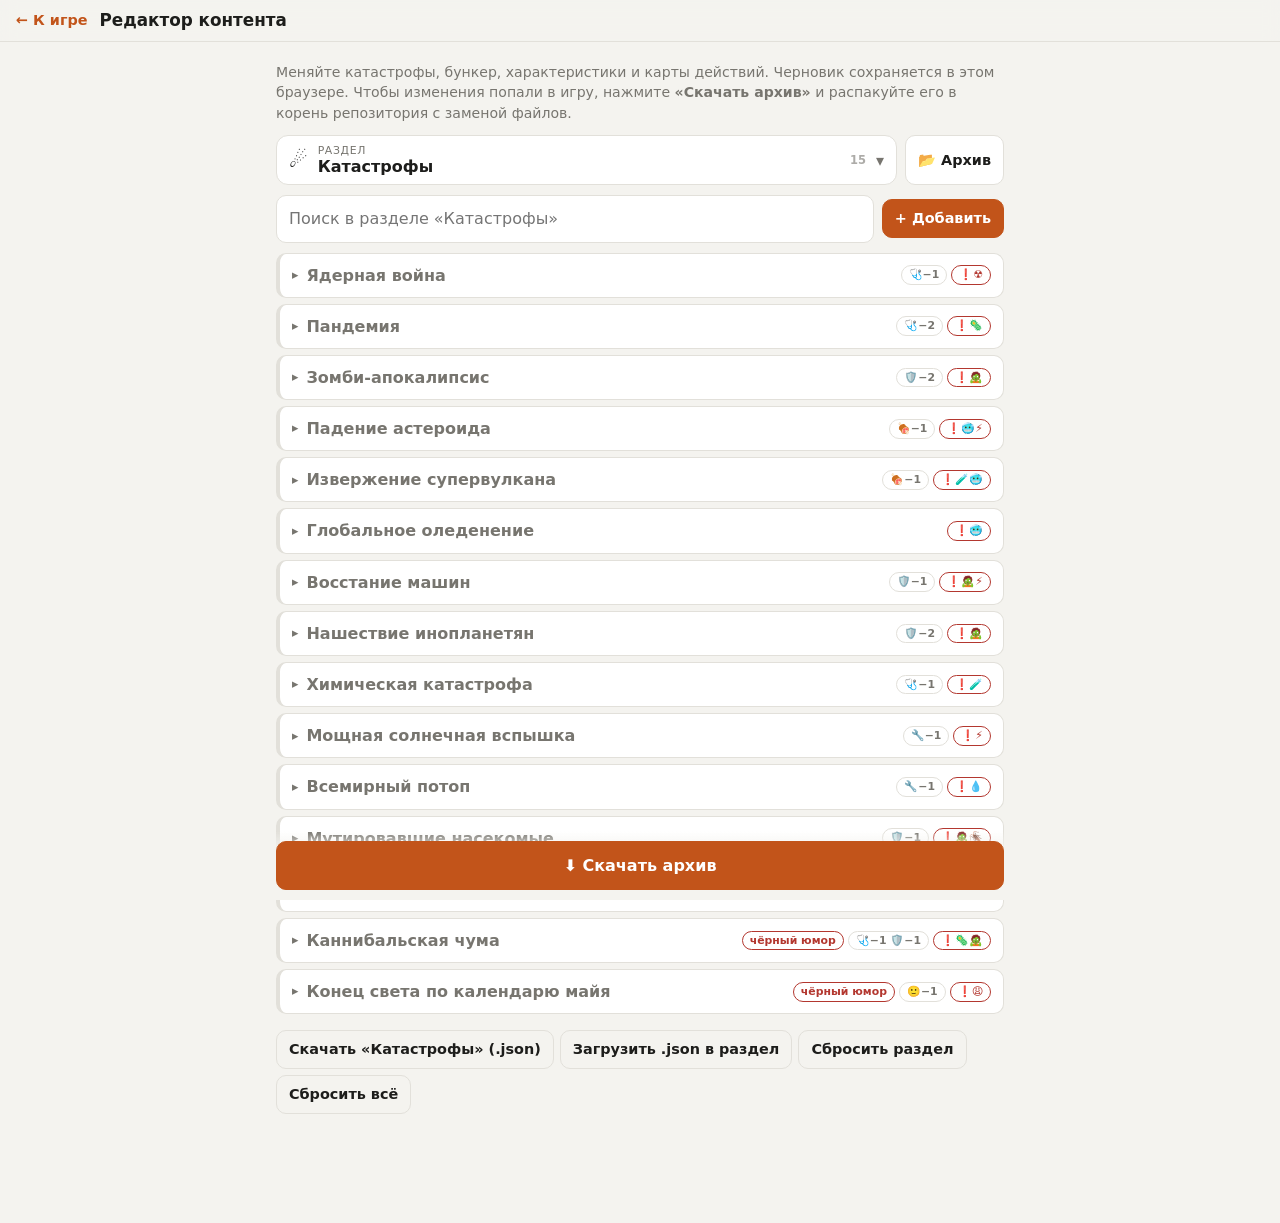
==== editor.html @ 0efad789 "3.6" ====
<!doctype html>
<html lang="ru">
<head>
  <meta charset="utf-8">
  <meta name="viewport" content="width=device-width, initial-scale=1, viewport-fit=cover">
  <meta name="theme-color" content="#151514">
  <title>Редактор БункИИр</title>
  <link rel="icon" href="data:image/svg+xml,<svg xmlns='http://www.w3.org/2000/svg' viewBox='0 0 100 100'><text y='.9em' font-size='90'>✏️</text></svg>">
  <link rel="preconnect" href="https://fonts.googleapis.com">
  <link rel="preconnect" href="https://fonts.gstatic.com" crossorigin>
  <link rel="stylesheet" href="https://fonts.googleapis.com/css2?family=Noto+Color+Emoji&display=swap">
  <link rel="stylesheet" href="css/style.css?v=3.6">
  <link rel="stylesheet" href="css/themes.css?v=3.6">
  <script>try{var p=JSON.parse(localStorage.getItem('bunker.prefs')||'{}'),d=document.documentElement;if(p.theme&&p.theme!=='auto')d.dataset.theme=p.theme;if(p.motion&&p.motion!=='full')d.dataset.motion=p.motion}catch(e){}</script>
  <link rel="stylesheet" href="css/editor.css?v=3.6">
</head>
<body>
  <main id="ed"><div class="wrap center"><p class="muted">Загрузка…</p></div></main>
  <script type="module" src="js/editor.js?v=3.6"></script>
</body>
</html>
---- css/style.css ----
:root {
  --bg: #f4f3ef;
  --surface: #ffffff;
  --text: #1d1d1b;
  --muted: #77756f;
  --line: #e2e0da;
  --accent: #c2541a;
  --accent-text: #ffffff;
  --ok: #2f7d4f;
  --bad: #b3372f;
  --warn: #a8740f;
  --radius: 12px;
}
@media (prefers-color-scheme: dark) {
  :root {
    --bg: #151514;
    --surface: #1f1f1d;
    --text: #ecebe6;
    --muted: #9a978f;
    --line: #33322f;
    --accent: #e07a3f;
    --accent-text: #151514;
    --ok: #5fbf85;
    --bad: #e2675d;
    --warn: #e0ac46;
  }
}
* { box-sizing: border-box; }
html { -webkit-text-size-adjust: 100%; }
body {
  margin: 0; background: var(--bg); color: var(--text);
  font: 16px/1.45 system-ui, -apple-system, "Segoe UI", Roboto, sans-serif, "Apple Color Emoji", "Segoe UI Emoji", "Noto Color Emoji";
}
h1, h2, h3 { line-height: 1.2; }
h2 { font-size: 1.05rem; margin: 22px 0 8px; }
h3 { font-size: 1rem; margin: 18px 0 8px; }
p { margin: 6px 0; }
.wrap { max-width: 640px; margin: 0 auto; padding: 16px; padding-bottom: 40px; }
.center { text-align: center; }
.muted { color: var(--muted); }
.small { font-size: .85rem; }

.home { display: flex; flex-direction: column; gap: 12px; padding-top: 12vh; }
.logo { font-size: 2.6rem; letter-spacing: .18em; margin: 0; text-align: center; font-weight: 800; }
.logo.small { font-size: 1.6rem; }
.home > .muted { text-align: center; margin-bottom: 12px; }
.or { text-align: center; color: var(--muted); font-size: .85rem; margin: 8px 0 -4px; }

.field { display: flex; flex-direction: column; gap: 4px; font-size: .85rem; color: var(--muted); }
input, select {
  font: inherit; color: var(--text); background: var(--surface);
  border: 1px solid var(--line); border-radius: 10px; padding: 11px 12px; width: 100%;
}
input:focus, select:focus { outline: 2px solid var(--accent); outline-offset: -1px; }
#code { text-transform: uppercase; letter-spacing: .3em; font-weight: 700; text-align: center; }

.btn {
  font: inherit; font-weight: 600; border: 1px solid var(--line); background: var(--surface); color: var(--text);
  border-radius: 10px; padding: 12px 16px; cursor: pointer; width: 100%;
  -webkit-tap-highlight-color: transparent;
}
.btn:active { transform: scale(.98); }
.btn.primary { background: var(--accent); border-color: var(--accent); color: var(--accent-text); }
.btn.ghost { background: transparent; }
.btn.small { width: auto; padding: 8px 12px; font-size: .9rem; }
.link { background: none; border: 0; color: var(--bad); font: inherit; font-size: .85rem; cursor: pointer; margin-left: auto; }

.err { background: color-mix(in srgb, var(--bad) 12%, transparent); color: var(--bad); border-radius: 10px; padding: 10px 12px; margin: 8px 0; }
.tag { display: inline-block; font-size: .72rem; font-weight: 600; padding: 2px 7px; border-radius: 999px; border: 1px solid var(--line); color: var(--muted); vertical-align: middle; margin-left: 4px; }
.tag.ok { color: var(--ok); border-color: currentColor; }
.tag.bad { color: var(--bad); border-color: currentColor; }
.tag.warn { color: var(--warn); border-color: currentColor; }

.lobby-head { display: flex; align-items: center; justify-content: space-between; gap: 12px; }
.code { font-size: 2.2rem; font-weight: 800; letter-spacing: .25em; }
.plist { list-style: none; padding: 0; margin: 0; background: var(--surface); border: 1px solid var(--line); border-radius: var(--radius); }
.plist li { display: flex; align-items: center; gap: 8px; padding: 10px 12px; border-top: 1px solid var(--line); }
.plist li:first-child { border-top: 0; }
.dot { width: 8px; height: 8px; border-radius: 50%; background: var(--line); flex: none; display: inline-block; }
.dot.on { background: var(--ok); }
.settings { display: flex; flex-direction: column; gap: 10px; background: var(--surface); border: 1px solid var(--line); border-radius: var(--radius); padding: 14px; }
.row-check { display: flex; gap: 10px; align-items: center; }
.row-check input { width: 20px; height: 20px; flex: none; accent-color: var(--accent); }
.summary { list-style: none; padding: 0; margin: 0; font-size: .9rem; }
.summary li { display: flex; justify-content: space-between; gap: 12px; padding: 6px 0; border-bottom: 1px solid var(--line); }
.actions-row { display: flex; flex-direction: column; gap: 10px; margin-top: 22px; }

.topbar {
  position: sticky; top: 0; z-index: 5; display: flex; justify-content: space-between; align-items: center; gap: 12px;
  padding: 10px 16px; background: color-mix(in srgb, var(--bg) 92%, transparent); backdrop-filter: blur(8px);
  border-bottom: 1px solid var(--line);
}
.timer { font-size: 1.5rem; font-weight: 700; font-variant-numeric: tabular-nums; }
.timer.low { color: var(--bad); }
.game { padding-top: 12px; }
.banner { background: var(--surface); border: 1px solid var(--line); border-left: 4px solid var(--accent); border-radius: var(--radius); padding: 12px 14px; display: flex; flex-direction: column; gap: 8px; }
.banner-tools { display: flex; justify-content: flex-end; }
.banner-tools:empty { display: none; }
.hint { font-size: .9rem; color: var(--muted); }
.vote-grid { display: flex; flex-wrap: wrap; gap: 8px; }

.tabs { display: flex; gap: 4px; overflow-x: auto; margin: 14px -16px 12px; padding: 0 16px; scrollbar-width: none; }
.tabs::-webkit-scrollbar { display: none; }
.tabs button {
  flex: 1 0 auto; font: inherit; font-size: .85rem; font-weight: 600; white-space: nowrap; padding: 8px 10px; border-radius: 999px;
  border: 1px solid var(--line); background: transparent; color: var(--muted); cursor: pointer;
}
.tabs button.active { background: var(--text); color: var(--bg); border-color: var(--text); }

.card { background: var(--surface); border: 1px solid var(--line); border-radius: var(--radius); padding: 12px 14px; margin-bottom: 12px; }
.card h3 { margin: 4px 0; }
.tl { font-size: .75rem; text-transform: uppercase; letter-spacing: .06em; color: var(--muted); grid-column: 1; }

.acts { display: flex; flex-direction: column; gap: 8px; margin-bottom: 16px; }


.players { display: grid; gap: 10px; }
@media (min-width: 560px) { .players { grid-template-columns: 1fr 1fr; } }
.pcard { background: var(--surface); border: 1px solid var(--line); border-radius: var(--radius); padding: 10px 12px; }
.pcard.dead { opacity: .55; }
.pcard.speaking { border-color: var(--accent); box-shadow: 0 0 0 1px var(--accent); }
.phead { display: flex; align-items: center; flex-wrap: wrap; gap: 6px; margin-bottom: 4px; }

.feats { margin: 6px 0 0; padding-left: 20px; }
.feats li { margin: 4px 0; }
.log { list-style: none; padding: 0; margin: 0; }
.log li { padding: 8px 0; border-bottom: 1px solid var(--line); font-size: .92rem; }
.admin-row { display: flex; flex-wrap: wrap; gap: 8px; align-items: center; margin: 6px 0; }
.admin-row select { width: auto; flex: 1 1 140px; padding: 8px; }
.story p { margin: 10px 0; }
details summary { cursor: pointer; color: var(--muted); }

.modal-bg { position: fixed; inset: 0; background: rgba(0,0,0,.5); display: flex; align-items: center; justify-content: center; padding: 16px; z-index: 20; animation: fadeIn .15s; }
.modal { background: var(--surface); width: 100%; max-width: 420px; border-radius: 16px; padding: 20px; display: flex; flex-direction: column; gap: 10px; max-height: 85vh; overflow-y: auto; box-shadow: 0 20px 60px rgba(0,0,0,.35); animation: dlgIn .2s ease-out; }

/* ---------- Журнал ---------- */
.log li.lt-presence, .log li.lt-vote { color: var(--muted); }
.log li.lt-reveal { border-left: 3px solid var(--accent); padding-left: 8px; }
.log li.lt-exile { border-left: 3px solid var(--bad); padding-left: 8px; font-weight: 600; }
.btn.danger { background: var(--bad); border-color: var(--bad); color: #fff; }

/* ---------- Слои поверх игры ---------- */
#overlay { position: relative; z-index: 50; }
.toasts { position: fixed; bottom: calc(12px + env(safe-area-inset-bottom, 0px)); left: 50%; transform: translateX(-50%); width: min(92vw, 440px); display: flex; flex-direction: column-reverse; gap: 6px; pointer-events: none; z-index: 60; }
.toast { pointer-events: auto; background: var(--text); color: var(--bg); border-radius: 12px; padding: 10px 14px; font-size: .9rem; box-shadow: 0 6px 24px rgba(0,0,0,.25); animation: toastIn .25s ease-out; }
.toast.small { font-size: .8rem; padding: 7px 12px; opacity: .92; }
.toast.warn { background: var(--bad); color: #fff; }
.toast.out { opacity: 0; transform: translateY(8px); transition: .3s; }
@keyframes toastIn { from { opacity: 0; transform: translateY(12px); } to { opacity: 1; transform: none; } }

.dlg-bg { position: fixed; inset: 0; background: rgba(0,0,0,.5); display: flex; align-items: center; justify-content: center; padding: 16px; z-index: 70; animation: fadeIn .15s; }
.dlg { background: var(--surface); color: var(--text); width: 100%; max-width: 380px; border-radius: 16px; padding: 20px; box-shadow: 0 20px 60px rgba(0,0,0,.35); animation: dlgIn .2s ease-out; }
.dlg h3 { margin: 0 0 6px; }
.dlg p { margin: 0 0 14px; }
.dlg-btns { display: flex; gap: 8px; }
.dlg-btns .btn { flex: 1; }
.dlg-bg.out { opacity: 0; transition: .15s; }
.copy-field { margin-bottom: 14px; font-size: .85rem; }
@keyframes fadeIn { from { opacity: 0; } }
@keyframes dlgIn { from { opacity: 0; transform: scale(.94); } }

.popup-bg { position: fixed; inset: 0; display: flex; align-items: center; justify-content: center; padding: 24px; z-index: 65; perspective: 900px; pointer-events: none; }
.popup { pointer-events: auto; cursor: pointer; width: 100%; max-width: 320px; background: var(--surface); border: 2px solid var(--accent); border-radius: 18px; padding: 22px 20px; text-align: center; box-shadow: 0 24px 70px rgba(0,0,0,.4); animation: cardFlip .55s cubic-bezier(.2,.8,.3,1.2); transform-origin: center; }
.popup.exile { border-color: var(--bad); }
.popup-top { font-size: .8rem; text-transform: uppercase; letter-spacing: .08em; color: var(--muted); }
.popup-label { margin-top: 14px; font-size: .78rem; text-transform: uppercase; letter-spacing: .1em; color: var(--accent); font-weight: 700; }
.popup-value { margin-top: 6px; font-size: 1.3rem; font-weight: 700; line-height: 1.25; }
.popup-name { margin-top: 10px; font-size: 1.7rem; font-weight: 800; color: var(--bad); }
.popup-bg.out { opacity: 0; transition: .25s; }
.popup-bg.out .popup { transform: scale(.9) translateY(10px); transition: .25s; }
@keyframes cardFlip {
  0% { opacity: 0; transform: rotateY(90deg) scale(.8); }
  60% { opacity: 1; transform: rotateY(-8deg) scale(1.03); }
  100% { transform: rotateY(0) scale(1); }
}
@media (prefers-reduced-motion: reduce) { .popup, .toast, .dlg { animation: none; } }

.act-wait { font-size: .75rem; color: var(--muted); text-align: right; max-width: 45%; line-height: 1.3; }

.popup.cat { border-color: var(--warn); max-width: 360px; }
.popup.cat .popup-value { font-size: 1.5rem; }
.popup.info { border-color: var(--ok); }
.popup-sub { margin-top: 10px; font-size: .92rem; color: var(--muted); line-height: 1.4; }

.tabs button { position: relative; }
.badge { display: inline-block; min-width: 18px; height: 18px; padding: 0 5px; margin-left: 6px; border-radius: 999px; background: var(--accent); color: var(--accent-text); font-size: .7rem; line-height: 18px; text-align: center; vertical-align: 1px; }

/* ---------- Перенос длинного текста ---------- */
.popup, .dlg, .modal, .toast, .banner, .card, .pcard, .act, .log li, .summary li, .plist li, .feats li { overflow-wrap: anywhere; word-break: normal; }
.phead b, .pname, .summary li span { min-width: 0; }
.popup { box-sizing: border-box; overflow: hidden; }
.popup-value, .popup-name, .popup-sub { hyphens: auto; }
.timer { flex: none; }
.topbar > div:first-child { min-width: 0; }
@media (max-width: 400px) {
  .tabs { gap: 3px; }
  .tabs button { flex: 1 1 auto; padding: 7px 7px; font-size: .78rem; }
  .badge { margin-left: 3px; min-width: 16px; height: 16px; line-height: 16px; font-size: .65rem; padding: 0 4px; }
}

/* ---------- Порядок игроков ---------- */
.plist li { touch-action: auto; }
.grip { cursor: grab; touch-action: none; user-select: none; font-size: 1.15rem; line-height: 1; color: var(--muted); padding: 4px 6px 4px 0; margin-left: -4px; }
.seat { display: inline-flex; align-items: center; justify-content: center; width: 22px; height: 22px; border-radius: 50%; background: var(--bg); border: 1px solid var(--line); font-size: .75rem; font-weight: 700; flex: none; }
.plist li.dragging { background: var(--bg); box-shadow: 0 6px 20px rgba(0,0,0,.18); position: relative; z-index: 2; border-radius: 10px; }
.plist li.dragging .grip { cursor: grabbing; color: var(--accent); }
body.no-select { user-select: none; -webkit-user-select: none; }

/* ---------- Карточки характеристик (строками) ---------- */
.tgrid { display: flex; flex-direction: column; gap: 6px; margin: 6px 0 14px; }
.pcard .tgrid { gap: 5px; margin: 6px 0 4px; }
.tcard { display: flex; align-items: center; gap: 10px; background: var(--surface); border: 1px solid var(--line); border-left: 4px solid var(--tc); border-radius: 10px; padding: 8px 10px; overflow-wrap: anywhere; min-width: 0; }
.tcard.open { background: color-mix(in srgb, var(--tc) 9%, var(--surface)); border-color: color-mix(in srgb, var(--tc) 35%, var(--line)); border-left-color: var(--tc); }
.tcard.closed { border-style: dashed; border-left-style: solid; }
.tc-ico { font-size: 1.25rem; line-height: 1; flex: none; width: 1.6rem; text-align: center; }
.tc-body { flex: 1 1 auto; min-width: 0; display: flex; flex-direction: column; gap: 1px; }
.tc-label { font-size: .66rem; font-weight: 700; text-transform: uppercase; letter-spacing: .06em; color: var(--tc); }
.tc-val { font-weight: 600; font-size: .95rem; line-height: 1.3; }
.tc-desc { font-size: .78rem; color: var(--muted); line-height: 1.35; }
.tc-side { flex: none; display: flex; align-items: center; }
.tc-chip { font-size: .85rem; line-height: 1; opacity: .55; }
.tc-chip.on { opacity: 1; }
.tc-btn { border-color: var(--tc); color: var(--tc); padding: 6px 10px; font-size: .82rem; }
.pcard .tcard { padding: 6px 8px; gap: 8px; }
.pcard .tc-ico { font-size: 1.05rem; width: 1.3rem; }
.pcard .tc-val { font-size: .88rem; }

/* карточка раскрытия в цвете характеристики */
.popup.pop-trait { border-color: var(--tc); }
.popup.pop-trait .popup-label { color: var(--tc); }
.popup-ico { font-size: 2rem; line-height: 1; margin-top: 10px; }

/* ---------- Особенности бункера ---------- */
.feats li { margin: 8px 0; }
.feat-name { display: block; font-weight: 600; }
.feat-desc { display: block; font-size: .85rem; color: var(--muted); }
/* пояснение к значкам на своей карте */
.tgrid-hint { font-size: .78rem; color: var(--muted); margin: 4px 0 -2px; }

/* ---------- Еда и состояние бункера ---------- */
.food-tag { display: inline-block; margin-left: 6px; padding: 0 6px; border-radius: 999px; font-size: .62rem; font-weight: 700; letter-spacing: 0; text-transform: none; vertical-align: 1px; border: 1px solid currentColor; }
.food-tag.plus { color: var(--ok); }
.food-tag.minus { color: var(--bad); }
.food-tag.hot { background: currentColor; }
.food-tag.hot.plus { background: var(--ok); color: #fff; border-color: var(--ok); }
.food-tag.hot.minus { background: var(--bad); color: #fff; border-color: var(--bad); }
.food-note { margin: 8px 0 4px; padding: 8px 10px; border-radius: 10px; font-size: .88rem; background: var(--bg); border: 1px solid var(--line); }
.food-note.ok { border-color: color-mix(in srgb, var(--ok) 50%, var(--line)); }
.food-note.short { border-color: var(--bad); background: color-mix(in srgb, var(--bad) 8%, var(--surface)); }
.cond { display: flex; flex-direction: column; gap: 1px; margin: 6px 0; padding: 8px 10px; border-radius: 10px; background: var(--bg); border: 1px solid var(--line); }
.cond-label { font-size: .68rem; text-transform: uppercase; letter-spacing: .06em; color: var(--muted); }

/* ---------- Карты действий ---------- */
:root { --act: #7a5af8; }
@media (prefers-color-scheme: dark) { :root { --act: #a48bff; } }
.act { display: flex; align-items: center; gap: 10px; background: color-mix(in srgb, var(--act) 6%, var(--surface)); border: 1px solid color-mix(in srgb, var(--act) 30%, var(--line)); border-left: 4px solid var(--act); border-radius: 10px; padding: 9px 10px; min-width: 0; }
.act.used { opacity: .45; filter: grayscale(.6); }
.act-ico { font-size: 1.4rem; line-height: 1; flex: none; width: 1.8rem; text-align: center; }
.act-body { flex: 1 1 auto; min-width: 0; display: flex; flex-direction: column; gap: 1px; }
.act-kind { font-size: .62rem; font-weight: 700; text-transform: uppercase; letter-spacing: .08em; color: var(--act); }
.act-text { font-size: .8rem; color: var(--muted); line-height: 1.35; }
.act-side { flex: none; display: flex; align-items: center; }
.act-side .btn { border-color: var(--act); color: var(--act); padding: 6px 10px; font-size: .82rem; }
.act-side .act-wait { max-width: 110px; }
.act-dlg { border-top: 4px solid var(--act); }
.act-hero { text-align: center; padding: 4px 0 12px; }
.act-hero-ico { font-size: 2.4rem; line-height: 1; margin-bottom: 8px; }
.act-hero-title { font-size: 1.25rem; font-weight: 800; color: var(--act); margin: 2px 0 6px; }
.act-hero .act-text { font-size: .92rem; }
.pick-label { margin: 0; font-weight: 600; }
.popup.pop-act { border-color: var(--act); }
.popup.pop-act .popup-value { color: var(--act); }
.act-side .btn, .tc-side .btn { white-space: nowrap; }
.act-dlg .btn.primary { background: var(--act); border-color: var(--act); color: #fff; }

/* выбор варианта для карты действия */
.choice-list { display: flex; flex-direction: column; gap: 6px; max-height: 50vh; overflow-y: auto; }
.choice { display: flex; flex-direction: column; gap: 2px; text-align: left; font: inherit; color: var(--text); background: var(--bg); border: 1px solid var(--line); border-left: 4px solid var(--act); border-radius: 10px; padding: 9px 12px; cursor: pointer; }
.choice:hover, .choice:focus-visible { border-color: var(--act); }
.choice span { font-size: .8rem; color: var(--muted); }

/* ---------- Набор карточек в лобби ---------- */
.pack { background: var(--surface); border: 1px solid var(--line); border-radius: var(--radius); padding: 12px 14px; display: flex; flex-direction: column; gap: 8px; }
.pack.custom { border-color: color-mix(in srgb, var(--accent) 50%, var(--line)); background: color-mix(in srgb, var(--accent) 5%, var(--surface)); }
.pack-title { font-weight: 700; }
.pack-parts { display: flex; flex-wrap: wrap; gap: 4px 12px; font-size: .85rem; }
.pack-tools { display: flex; flex-wrap: wrap; gap: 8px; align-items: center; }
.pack-tools select { width: auto; padding: 8px 10px; font-size: .88rem; }
.pack-tools label.btn { cursor: pointer; }
.pack a { color: var(--accent); }

/* ---------- Метки нужд и проблем ---------- */
.tc-marks { margin-top: 3px; }
.mks { display: inline-flex; flex-wrap: wrap; gap: 3px; vertical-align: middle; margin-left: 6px; }
.tc-marks .mks { margin-left: 0; }
.mk { display: inline-flex; align-items: center; gap: 1px; font-size: .68rem; font-weight: 700; line-height: 1; padding: 2px 5px; border-radius: 999px; border: 1px solid var(--line); color: var(--muted); background: var(--surface); white-space: nowrap; }
.mk.plus { color: var(--ok); border-color: color-mix(in srgb, var(--ok) 50%, var(--line)); }
.mk.minus { color: var(--bad); border-color: color-mix(in srgb, var(--bad) 50%, var(--line)); }
.mk.hot.plus { background: var(--ok); color: #fff; }
.mk.hot.minus { background: var(--bad); color: #fff; }
.mk.solve { color: var(--ok); }
.mk.weak { color: var(--warn); border-color: color-mix(in srgb, var(--warn) 50%, var(--line)); }
.mk.cause { color: var(--bad); }

/* ---------- Экран финала ---------- */
.verdict { display: flex; gap: 14px; align-items: center; padding: 16px; border-radius: var(--radius); margin: 4px 0 12px; border: 2px solid var(--line); background: var(--surface); }
.verdict .v-ico { font-size: 2.4rem; line-height: 1; }
.verdict .v-title { font-size: 1.25rem; font-weight: 800; }
.verdict .v-text { color: var(--muted); font-size: .92rem; }
.v-good { border-color: var(--ok); background: color-mix(in srgb, var(--ok) 8%, var(--surface)); }
.v-losses { border-color: var(--warn); background: color-mix(in srgb, var(--warn) 8%, var(--surface)); }
.v-fell, .v-none { border-color: var(--bad); background: color-mix(in srgb, var(--bad) 8%, var(--surface)); }
.needs { display: grid; grid-template-columns: repeat(auto-fill, minmax(160px, 1fr)); gap: 8px; }
.need { background: var(--surface); border: 1px solid var(--line); border-left: 4px solid var(--line); border-radius: 10px; padding: 8px 10px; }
.need.n-ok { border-left-color: var(--ok); }
.need.n-weak { border-left-color: var(--warn); }
.need.n-fail { border-left-color: var(--bad); }
.need-head { display: flex; align-items: center; gap: 6px; }
.need-head b { flex: 1 1 auto; font-size: .9rem; }
.need-imp { font-size: .62rem; font-weight: 700; text-transform: uppercase; color: var(--accent); }
.need-st { font-weight: 800; }
.n-ok .need-st { color: var(--ok); } .n-weak .need-st { color: var(--warn); } .n-fail .need-st { color: var(--bad); }
.need-text { font-size: .8rem; color: var(--muted); margin-top: 2px; }
.probs { display: flex; flex-direction: column; gap: 6px; }
.prob { background: var(--surface); border: 1px solid var(--line); border-left: 4px solid var(--ok); border-radius: 10px; padding: 8px 10px; }
.prob.bad { border-left-color: var(--bad); }
.prob-head { display: flex; align-items: center; gap: 6px; }
.prob-head b { flex: 1 1 auto; }
.prob-st { font-size: .72rem; font-weight: 700; color: var(--ok); }
.prob.bad .prob-st { color: var(--bad); }
.prob-text { font-size: .88rem; margin-top: 2px; }
.prob-src { font-size: .76rem; color: var(--muted); margin-top: 2px; }
.fates { list-style: none; padding: 0; margin: 0; display: flex; flex-direction: column; gap: 6px; }
.fates li { display: flex; gap: 8px; align-items: flex-start; background: var(--surface); border: 1px solid var(--line); border-radius: 10px; padding: 8px 10px; font-size: .9rem; }
.f-ico { flex: none; }
.fates li.f-dead { opacity: .85; border-color: color-mix(in srgb, var(--bad) 40%, var(--line)); }

/* ============================================================
   Анимации событий
   ============================================================ */
.popup-bg { --pc: var(--accent); animation: fadeIn .25s ease-out; }
.popup-bg.fx-act { --pc: var(--act); }
.popup-bg.fx-exile { --pc: var(--bad); }
.popup-bg.fx-cat { --pc: var(--warn); }
.popup-bg.fx-info { --pc: var(--ok); }

/* двусторонняя карта: сначала рубашка, потом лицо */
.flip { position: relative; width: 100%; max-width: 320px; transform-style: preserve-3d; animation: flip3d 1s cubic-bezier(.25,.7,.3,1.1) both; pointer-events: auto; cursor: pointer; }
.fx-cat .flip { max-width: 360px; }
.flip > .popup { animation: none; max-width: none; backface-visibility: hidden; -webkit-backface-visibility: hidden; position: relative; box-shadow: 0 24px 70px rgba(0,0,0,.4), 0 0 0 0 var(--pc); animation: glow 1.4s .75s ease-out both; }
.card-back {
  position: absolute; inset: 0; border-radius: 18px; transform: rotateY(180deg); backface-visibility: hidden; -webkit-backface-visibility: hidden;
  display: flex; align-items: center; justify-content: center; border: 2px solid var(--pc);
  background:
    radial-gradient(circle at 50% 50%, color-mix(in srgb, var(--pc) 35%, var(--surface)) 0 28%, transparent 29%),
    repeating-linear-gradient(45deg, color-mix(in srgb, var(--pc) 22%, var(--surface)) 0 10px, var(--surface) 10px 20px);
  box-shadow: 0 24px 70px rgba(0,0,0,.4);
}
.card-back span { font-size: 2.6rem; font-weight: 900; color: var(--pc); text-shadow: 0 2px 0 rgba(0,0,0,.2); }
@keyframes flip3d {
  0% { transform: translateY(60px) rotateY(180deg) scale(.55); }
  22% { transform: translateY(0) rotateY(180deg) scale(1); }
  40% { transform: rotateY(180deg) scale(1.03); }
  80% { transform: rotateY(-12deg) scale(1.05); }
  100% { transform: rotateY(0) scale(1); }
}
@keyframes glow {
  0% { box-shadow: 0 24px 70px rgba(0,0,0,.4), 0 0 0 0 color-mix(in srgb, var(--pc) 70%, transparent); }
  100% { box-shadow: 0 24px 70px rgba(0,0,0,.4), 0 0 0 26px transparent; }
}
.popup-bg.out .flip { opacity: 0; transform: scale(.9) translateY(14px); transition: .25s; }

/* блеск по карте действия */
.fx-act .popup::after { content: ""; position: absolute; inset: 0; pointer-events: none; background: linear-gradient(110deg, transparent 35%, rgba(255,255,255,.45) 50%, transparent 65%); transform: translateX(-120%); animation: shimmer 1.1s .9s ease-in-out both; }
@keyframes shimmer { to { transform: translateX(120%); } }

/* искры и кольцо */
.sparks { position: absolute; left: 50%; top: 50%; width: 0; height: 0; pointer-events: none; }
.spark { position: absolute; width: 9px; height: 9px; margin: -4.5px; border-radius: 50%; background: var(--sc, var(--pc)); opacity: 0; animation: spark .95s var(--sd, .75s) cubic-bezier(.15,.7,.35,1) both; }
.spark.sq { border-radius: 2px; }
@keyframes spark {
  0% { opacity: 1; transform: translate(0, 0) scale(1) rotate(0); }
  100% { opacity: 0; transform: translate(var(--dx), var(--dy)) scale(.3) rotate(220deg); }
}
.ring { position: absolute; left: 50%; top: 50%; width: 120px; height: 120px; margin: -60px; border-radius: 50%; border: 3px solid var(--pc); opacity: 0; pointer-events: none; animation: ring .9s .72s ease-out both; }
@keyframes ring { 0% { opacity: .9; transform: scale(.3); } 100% { opacity: 0; transform: scale(3.2); } }
.fx-flash { position: absolute; inset: 0; pointer-events: none; background: radial-gradient(circle at 50% 50%, transparent 30%, color-mix(in srgb, var(--pc) 45%, transparent) 100%); opacity: 0; animation: flash 1.2s .1s ease-out both; }
@keyframes flash { 0% { opacity: 0; } 20% { opacity: 1; } 100% { opacity: 0; } }

/* мини-анимации внутри карты действия */
.fxa { position: relative; height: 54px; margin: 12px auto 2px; display: flex; align-items: center; justify-content: center; }
.fxa-g { font-size: 2.4rem; line-height: 1; display: inline-block; }
.fxa-swap { width: 230px; max-width: 100%; justify-content: space-between; animation: orbit 1s 1.1s cubic-bezier(.5,0,.3,1) both; }
.fxa-swap .chip { font-size: .82rem; font-weight: 700; padding: 5px 10px; border-radius: 999px; background: color-mix(in srgb, var(--act) 16%, var(--surface)); border: 1px solid var(--act); max-width: 46%; overflow: hidden; text-overflow: ellipsis; white-space: nowrap; animation: counter 1s 1.1s cubic-bezier(.5,0,.3,1) both; }
.fxa-swap .mid { position: absolute; left: 50%; top: 50%; transform: translate(-50%,-50%); font-size: .7rem; color: var(--muted); white-space: nowrap; animation: counterMid 1s 1.1s cubic-bezier(.5,0,.3,1) both; }
@keyframes counterMid { from { transform: translate(-50%,-50%) rotate(0); } to { transform: translate(-50%,-50%) rotate(-180deg); } }
@keyframes orbit { to { transform: rotate(180deg); } }
@keyframes counter { to { transform: rotate(-180deg); } }
.fxa-shuffle .mini { position: absolute; width: 30px; height: 42px; border-radius: 5px; border: 2px solid var(--act); background: color-mix(in srgb, var(--act) 18%, var(--surface)); }
.fxa-shuffle .mini:nth-child(1) { animation: sh1 .9s 1s ease-in-out 2 both; }
.fxa-shuffle .mini:nth-child(2) { animation: sh2 .9s 1s ease-in-out 2 both; }
.fxa-shuffle .mini:nth-child(3) { animation: sh3 .9s 1s ease-in-out 2 both; }
@keyframes sh1 { 0%,100% { transform: translateX(-40px) rotate(-12deg); } 50% { transform: translateX(40px) rotate(12deg); z-index: 2; } }
@keyframes sh2 { 0%,100% { transform: translateX(0); } 50% { transform: translateY(-14px) scale(1.1); } }
@keyframes sh3 { 0%,100% { transform: translateX(40px) rotate(12deg); } 50% { transform: translateX(-40px) rotate(-12deg); } }
.fxa-pop .fxa-g { animation: popIn .7s 1s cubic-bezier(.3,1.6,.5,1) both; }
@keyframes popIn { 0% { transform: scale(0) rotate(-30deg); opacity: 0; } 100% { transform: scale(1) rotate(0); opacity: 1; } }
.fxa-spin .fxa-g { animation: spinIn 1s 1s cubic-bezier(.3,1.3,.5,1) both; }
@keyframes spinIn { 0% { transform: rotate(-360deg) scale(.3); opacity: 0; } 100% { transform: rotate(0) scale(1); opacity: 1; } }
.fxa-crumble .fxa-g { animation: crumble 1.2s 1s ease-in both; }
@keyframes crumble { 0% { transform: none; opacity: 1; filter: none; } 30% { transform: rotate(-8deg); } 100% { transform: translateY(26px) rotate(25deg) scale(.6); opacity: 0; filter: blur(3px); } }
.fxa-shield .fxa-g { animation: popIn .6s 1s cubic-bezier(.3,1.6,.5,1) both; }
.fxa-shield::before, .fxa-shield::after { content: ""; position: absolute; left: 50%; top: 50%; width: 50px; height: 50px; margin: -25px; border-radius: 50%; border: 3px solid var(--ok); opacity: 0; animation: ring 1.2s 1.2s ease-out 2 both; }
.fxa-shield::after { animation-delay: 1.5s; }
.fxa-stamp .fxa-g { position: relative; }
.fxa-stamp .x { position: absolute; left: 50%; top: 50%; font-size: 3.2rem; font-weight: 900; color: var(--bad); transform: translate(-50%,-50%); animation: stampIn .45s 1.15s cubic-bezier(.5,0,.6,1.4) both; }
@keyframes stampIn { 0% { transform: translate(-50%,-50%) scale(3); opacity: 0; } 100% { transform: translate(-50%,-50%) scale(1) rotate(-10deg); opacity: 1; } }
.fxa-heart .fxa-g { animation: beat 1s 1s ease-in-out 2 both; }
@keyframes beat { 0%,100% { transform: scale(1); } 15% { transform: scale(1.35); } 30% { transform: scale(1); } 45% { transform: scale(1.25); } }
.fxa-eye .fxa-g { animation: blink 1.4s 1s both; }
@keyframes blink { 0% { transform: scaleY(.05); } 30% { transform: scaleY(1.1); } 45% { transform: scaleY(.1); } 60%,100% { transform: scaleY(1); } }
.fxa-door { gap: 0; }
.fxa-door .fxa-g { position: relative; z-index: 0; animation: popIn .5s 1.2s both; }
.fxa-door::before, .fxa-door::after { content: ""; position: absolute; top: 0; bottom: 0; width: 50%; background: repeating-linear-gradient(90deg, #8a8f96 0 6px, #6c7178 6px 12px); z-index: 1; border: 1px solid #555; }
.fxa-door::before { left: 0; animation: doorL 1s 1s ease-in both; }
.fxa-door::after { right: 0; animation: doorR 1s 1s ease-in both; }
@keyframes doorL { to { transform: translateX(-102%); opacity: 0; } }
@keyframes doorR { to { transform: translateX(102%); opacity: 0; } }

/* изгнание: удар, тряска, печать */
.fx-exile .flip { animation: slam .55s cubic-bezier(.5,0,.7,1.4) both, shake .5s .55s both; }
@keyframes slam { 0% { transform: scale(1.8) rotate(6deg); } 100% { transform: scale(1) rotate(0); } }
@keyframes shake { 0%,100% { transform: none; } 15% { transform: translateX(-10px) rotate(-2deg); } 35% { transform: translateX(9px) rotate(2deg); } 55% { transform: translateX(-6px); } 75% { transform: translateX(4px); } }
.stamp { display: inline-block; margin-top: 12px; padding: 4px 14px; border: 3px solid var(--bad); color: var(--bad); border-radius: 6px; font-weight: 900; letter-spacing: .2em; font-size: 1.1rem; transform: rotate(-8deg); animation: stampIn2 .4s .8s cubic-bezier(.5,0,.6,1.5) both; }
@keyframes stampIn2 { 0% { transform: scale(3) rotate(-8deg); opacity: 0; } 100% { transform: scale(1) rotate(-8deg); opacity: 1; } }
.fx-exile .popup-name { animation: fadeDown 1.6s .9s both; }
@keyframes fadeDown { 0% { filter: none; } 100% { filter: grayscale(1) blur(.3px); opacity: .75; } }

/* катастрофа: тряска экрана */
body.quake #app { animation: quake .9s both; }
@keyframes quake { 0%,100% { transform: none; } 10% { transform: translate(-6px, 3px); } 25% { transform: translate(6px, -4px); } 40% { transform: translate(-5px, -2px); } 55% { transform: translate(4px, 4px); } 70% { transform: translate(-3px, 1px); } 85% { transform: translate(2px, -1px); } }
.fx-cat .fx-flash { animation-duration: 2s; animation-iteration-count: 2; }

/* свежие изменения на карточках */
.tcard.fresh { animation: tcFresh 1.3s ease-out both; }
.tcard.face-down { background: repeating-linear-gradient(45deg, color-mix(in srgb, var(--tc) 12%, var(--surface)) 0 8px, var(--surface) 8px 16px); }
.tcard.face-down .tc-val { color: var(--muted); font-weight: 500; font-style: italic; }
@keyframes tcFresh {
  0% { transform: perspective(500px) rotateX(85deg); opacity: .2; box-shadow: 0 0 0 0 var(--tc); }
  45% { transform: perspective(500px) rotateX(0); opacity: 1; box-shadow: 0 0 0 0 var(--tc); }
  100% { box-shadow: 0 0 0 10px transparent; }
}
.tcard.fresh-swap { animation: tcSwap 1.1s ease-out both; }
@keyframes tcSwap {
  0% { transform: translateX(-30px); opacity: 0; box-shadow: 0 0 0 0 var(--act); }
  50% { transform: translateX(4px); opacity: 1; }
  100% { transform: none; box-shadow: 0 0 0 10px transparent; }
}
.pcard.fresh-dead { animation: exShake .8s ease-out both; }
@keyframes exShake { 0% { transform: scale(1.04); box-shadow: 0 0 0 3px var(--bad); opacity: 1; } 20% { transform: translateX(-6px); } 40% { transform: translateX(6px); } 60% { transform: translateX(-3px); } 100% { transform: none; box-shadow: 0 0 0 0 transparent; } }

/* ваш ход */
.banner.my-turn { border-left-color: var(--accent); animation: myTurn 2.2s ease-in-out infinite; }
@keyframes myTurn { 0%,100% { box-shadow: 0 0 0 0 transparent; } 50% { box-shadow: 0 0 0 4px color-mix(in srgb, var(--accent) 30%, transparent); } }
.timer.low { animation: tPulse 1s ease-in-out infinite; }
@keyframes tPulse { 50% { transform: scale(1.12); } }

/* финал: блоки появляются по очереди */
.end.anim > * { animation: rise .55s both; }
.end.anim > :nth-child(1) { animation-delay: 0s; }
.end.anim > :nth-child(2) { animation: verdictIn .9s .45s cubic-bezier(.3,1.4,.5,1) both; }
.end.anim > :nth-child(3) { animation-delay: 1.4s; }
.end.anim > :nth-child(4) { animation-delay: 2s; }
.end.anim > :nth-child(5) { animation-delay: 2.5s; }
.end.anim > :nth-child(6) { animation-delay: 3s; }
.end.anim > :nth-child(7) { animation-delay: 3.4s; }
.end.anim > :nth-child(8) { animation-delay: 3.8s; }
.end.anim > :nth-child(n+9) { animation-delay: 4.2s; }
.end.anim .needs .need { animation: rise .4s both; }
.end.anim .needs .need:nth-child(1) { animation-delay: 2.1s; }
.end.anim .needs .need:nth-child(2) { animation-delay: 2.25s; }
.end.anim .needs .need:nth-child(3) { animation-delay: 2.4s; }
.end.anim .needs .need:nth-child(4) { animation-delay: 2.55s; }
.end.anim .needs .need:nth-child(5) { animation-delay: 2.7s; }
.end.anim .needs .need:nth-child(6) { animation-delay: 2.85s; }
@keyframes rise { from { opacity: 0; transform: translateY(18px); } to { opacity: 1; transform: none; } }
@keyframes verdictIn { 0% { opacity: 0; transform: scale(.6); } 100% { opacity: 1; transform: none; } }
.end.anim .verdict .v-ico { animation: popIn .7s 1s cubic-bezier(.3,1.8,.5,1) both; }
.confetti { position: fixed; inset: 0; pointer-events: none; z-index: 64; overflow: hidden; }
.confetti i { position: absolute; top: -20px; width: 9px; height: 14px; border-radius: 2px; animation: fall var(--cd, 2.6s) var(--cdl, 0s) linear both; }
@keyframes fall { 0% { transform: translateY(0) rotate(0); opacity: 1; } 100% { transform: translateY(110vh) translateX(var(--cx, 0)) rotate(var(--cr, 540deg)); opacity: .8; } }
.gloom { position: fixed; inset: 0; pointer-events: none; z-index: 64; background: radial-gradient(circle at 50% 40%, transparent 35%, color-mix(in srgb, var(--bad) 40%, transparent) 100%); animation: flash 2.4s ease-out both; }

@media (prefers-reduced-motion: reduce) {
  .flip, .flip > .popup, .spark, .ring, .fx-flash, .fxa *, .fxa::before, .fxa::after, .tcard.fresh, .tcard.fresh-swap, .pcard.fresh-dead,
  .banner.my-turn, .timer.low, .end.anim > *, .end.anim *, body.quake #app, .confetti, .gloom, .stamp { animation: none !important; }
  .card-back, .sparks, .ring, .confetti, .gloom { display: none; }
}
.summary li b { flex: none; }

/* ---------- Разделы настроек лобби ---------- */
.secs { display: flex; flex-direction: column; gap: 8px; }
.sec { background: var(--surface); border: 1px solid var(--line); border-radius: var(--radius); overflow: hidden; }
.sec.open { border-color: color-mix(in srgb, var(--accent) 45%, var(--line)); }
.sec-head { width: 100%; display: flex; align-items: center; gap: 10px; padding: 11px 12px; font: inherit; color: var(--text); background: none; border: 0; text-align: left; cursor: pointer; -webkit-tap-highlight-color: transparent; }
.sec-ico { font-size: 1.2rem; flex: none; width: 1.6rem; text-align: center; }
.sec-t { flex: 1 1 auto; min-width: 0; display: flex; flex-direction: column; gap: 1px; }
.sec-sum { font-size: .78rem; color: var(--muted); line-height: 1.3; }
.sec-arr { flex: none; color: var(--muted); transition: transform .2s; }
.sec.open .sec-arr { transform: rotate(180deg); color: var(--accent); }
.sec-body { border-top: 1px solid var(--line); animation: secIn .2s ease-out; }
.sec-body.fields { display: flex; flex-direction: column; gap: 10px; padding: 12px 14px 14px; }
.sec-body.summary { padding: 4px 14px 8px; }
.sec-body.summary li:last-child { border-bottom: 0; }
@keyframes secIn { from { opacity: 0; transform: translateY(-4px); } }

/* ---------- Анимации: меньше / выключены ---------- */
[data-motion="reduced"] .flip, [data-motion="reduced"] .flip > .popup, [data-motion="reduced"] .fxa *, [data-motion="reduced"] .fxa::before, [data-motion="reduced"] .fxa::after,
[data-motion="reduced"] .fx-exile .flip, [data-motion="reduced"] .stamp, [data-motion="reduced"] .fx-exile .popup-name,
[data-motion="reduced"] .tcard.fresh, [data-motion="reduced"] .tcard.fresh-swap, [data-motion="reduced"] .pcard.fresh-dead,
[data-motion="reduced"] .banner.my-turn, [data-motion="reduced"] .timer.low, [data-motion="reduced"] body.quake #app,
[data-motion="reduced"] .end.anim > *, [data-motion="reduced"] .end.anim *, [data-motion="reduced"] .fx-act .popup::after { animation: none !important; }
[data-motion="reduced"] .flip { animation: dlgIn .2s ease-out !important; }
[data-motion="reduced"] .end.anim > * { animation: fadeIn .3s both !important; }
[data-motion="reduced"] .card-back, [data-motion="reduced"] .sparks, [data-motion="reduced"] .ring, [data-motion="reduced"] .fx-flash,
[data-motion="reduced"] .confetti, [data-motion="reduced"] .gloom { display: none !important; }
[data-motion="reduced"] .tcard.fresh, [data-motion="reduced"] .tcard.fresh-swap { box-shadow: 0 0 0 2px var(--tc); }
[data-motion="off"] *, [data-motion="off"] *::before, [data-motion="off"] *::after { animation: none !important; transition: none !important; }
[data-motion="off"] .card-back, [data-motion="off"] .sparks, [data-motion="off"] .ring, [data-motion="off"] .fx-flash,
[data-motion="off"] .confetti, [data-motion="off"] .gloom { display: none !important; }

/* кнопка «прочитать вслух» */
.say { font: inherit; font-size: .95rem; line-height: 1; background: none; border: 0; padding: 2px 4px; margin-left: 4px; cursor: pointer; vertical-align: -1px; border-radius: 6px; }
.say:hover, .say:focus-visible { background: color-mix(in srgb, var(--accent) 15%, transparent); }
.prefs select { padding: 8px 10px; }
.dlg { max-height: 90vh; overflow-y: auto; }

/* ---------- QR ---------- */
.qr { display: block; border-radius: 8px; max-width: 100%; height: auto; }
.qr-box { display: flex; justify-content: center; margin: 4px 0 10px; }
.link-btn { background: none; border: 0; font: inherit; font-size: .88rem; color: var(--muted); cursor: pointer; padding: 6px; margin-top: 4px; }
.link-btn:hover { color: var(--accent); }
.dlg .btn[href] { display: block; text-align: center; text-decoration: none; margin-top: 8px; }

/* ---------- Табло на общий экран ---------- */
.board { max-width: 1500px; margin: 0 auto; padding: 12px 16px 32px; }
.bd-head { display: flex; align-items: center; gap: 16px; padding: 6px 0 14px; border-bottom: 1px solid var(--line); margin-bottom: 14px; flex-wrap: wrap; }
.bd-brand { display: flex; align-items: baseline; gap: 12px; }
.bd-brand .logo { margin: 0; text-align: left; }
.bd-code { font-weight: 800; letter-spacing: .25em; font-size: 1.1rem; padding: 2px 8px; border: 1px solid var(--line); border-radius: 8px; }
.bd-phase { flex: 1 1 auto; font-size: 1.15rem; min-width: 0; }
.bd-timer { font-size: 2.6rem; }
.bd-grid { display: grid; gap: 16px; grid-template-columns: 1fr; }
.bd-side .card { margin-bottom: 12px; }
.bd-main .banner { font-size: 1.25rem; margin-bottom: 14px; }
.bd-main .banner .btn { display: none; }
.bd-main .players { grid-template-columns: repeat(auto-fill, minmax(240px, 1fr)); }
.bd-lobby { display: grid; gap: 16px; grid-template-columns: 1fr; }
.bd-join { display: flex; flex-direction: column; align-items: center; gap: 8px; text-align: center; }
.bd-join .tl { align-self: stretch; }
.bd-bigcode { font-size: 3.4rem; font-weight: 900; letter-spacing: .3em; line-height: 1; margin-top: 6px; }
.bd-plist { list-style: none; padding: 0; margin: 6px 0 10px; display: grid; grid-template-columns: repeat(auto-fill, minmax(180px, 1fr)); gap: 6px 16px; font-size: 1.2rem; }
.bd-plist li { display: flex; align-items: center; gap: 8px; }
.board-msg { padding-top: 15vh; display: flex; flex-direction: column; gap: 12px; align-items: center; }
@media (min-width: 900px) {
  .bd-grid { grid-template-columns: minmax(300px, 34%) 1fr; align-items: start; }
  .bd-lobby { grid-template-columns: auto 1fr; align-items: start; }
}
/* на больших экранах всё крупнее, чтобы читалось с дивана */
/* увеличиваем только содержимое табло: всплывающие окна и настройки остаются в границах экрана */
@media (min-width: 1300px) { html.board-mode #app { zoom: 1.2; } html.board-mode .flip { zoom: 1.2; } }
@media (min-width: 1700px) { html.board-mode #app { zoom: 1.45; } html.board-mode .flip { zoom: 1.4; } }
@media (min-width: 2400px) { html.board-mode #app { zoom: 1.9; } html.board-mode .flip { zoom: 1.7; } }
html.board-mode .popup { max-width: 420px; }
html.board-mode .dlg { max-height: 88vh; }
html.board-mode .wrap.end { max-width: 1100px; }
---- css/themes.css ----
/* ============================================================
   Темы оформления. Тема ставится атрибутом <html data-theme="…">.
   Без атрибута — «как в системе» (светлая или тёмная).
   ============================================================ */

/* ---------- Тёмная ---------- */
:root[data-theme="dark"] {
  color-scheme: dark;
  --bg: #151514; --surface: #1f1f1d; --text: #ecebe6; --muted: #9a978f; --line: #33322f;
  --accent: #e07a3f; --accent-text: #151514;
  --ok: #5fbf85; --bad: #e2675d; --warn: #e0ac46; --act: #a48bff;
}

/* ---------- Светлая ---------- */
:root[data-theme="light"] {
  color-scheme: light;
  --bg: #f4f3ef; --surface: #ffffff; --text: #1d1d1b; --muted: #77756f; --line: #e2e0da;
  --accent: #c2541a; --accent-text: #ffffff;
  --ok: #2f7d4f; --bad: #b3372f; --warn: #a8740f; --act: #7a5af8;
}

/* ---------- Терминал: зелёный фосфор на чёрном ---------- */
:root[data-theme="terminal"] {
  color-scheme: dark;
  --bg: #050b06; --surface: #0a140c; --text: #9dffb0; --muted: #4fa463; --line: #1d4426;
  --accent: #39ff6a; --accent-text: #021006;
  --ok: #39ff6a; --bad: #ff5a4e; --warn: #ffd84a; --act: #4ee0ff;
  --radius: 4px;
  --font: ui-monospace, "SFMono-Regular", "JetBrains Mono", Menlo, Consolas, "Liberation Mono", monospace, "Apple Color Emoji", "Segoe UI Emoji", "Noto Color Emoji";
}
[data-theme="terminal"] body { font-family: var(--font); text-shadow: 0 0 6px color-mix(in srgb, var(--text) 35%, transparent); }
[data-theme="terminal"] body::after {
  content: ""; position: fixed; inset: 0; pointer-events: none; z-index: 100;
  background: repeating-linear-gradient(0deg, rgba(0,0,0,.18) 0 1px, transparent 1px 3px);
  mix-blend-mode: multiply;
}
[data-theme="terminal"] .btn, [data-theme="terminal"] input, [data-theme="terminal"] select,
[data-theme="terminal"] .tcard, [data-theme="terminal"] .act, [data-theme="terminal"] .popup, [data-theme="terminal"] .dlg,
[data-theme="terminal"] .modal, [data-theme="terminal"] .toast, [data-theme="terminal"] .tabs button { border-radius: 3px; }
[data-theme="terminal"] .btn { text-transform: uppercase; letter-spacing: .06em; font-size: .9rem; }
[data-theme="terminal"] .btn.primary { box-shadow: 0 0 12px color-mix(in srgb, var(--accent) 45%, transparent); text-shadow: none; }
[data-theme="terminal"] .logo::before { content: "> "; color: var(--muted); }
[data-theme="terminal"] .logo::after { content: "_"; animation: caret 1s steps(1) infinite; }
[data-theme="terminal"] .card, [data-theme="terminal"] .pcard, [data-theme="terminal"] .banner, [data-theme="terminal"] .settings,
[data-theme="terminal"] .plist, [data-theme="terminal"] .pack { box-shadow: inset 0 0 18px rgba(57,255,106,.05); }
[data-theme="terminal"] .toast { background: var(--surface); color: var(--text); border: 1px solid var(--accent); }
[data-theme="terminal"] .tabs button.active { background: var(--accent); color: var(--accent-text); border-color: var(--accent); text-shadow: none; }
@keyframes caret { 50% { opacity: 0; } }

/* ---------- Ржавчина: тёплый металл, заклёпки ---------- */
:root[data-theme="rust"] {
  color-scheme: dark;
  --bg: #1a110d; --surface: #2a1b15; --text: #f1dfcf; --muted: #b08f78; --line: #4c3226;
  --accent: #e2702e; --accent-text: #1a0e08;
  --ok: #8fc46a; --bad: #ef5a3c; --warn: #f0b54a; --act: #d58cff;
  --rivet: #6e4a38;
  --radius: 8px;
}
[data-theme="rust"] body {
  background:
    radial-gradient(1200px 600px at 50% -10%, rgba(226,112,46,.13), transparent 70%),
    repeating-linear-gradient(135deg, rgba(255,255,255,.012) 0 2px, transparent 2px 6px),
    var(--bg);
  background-attachment: fixed;
}
[data-theme="rust"] .card, [data-theme="rust"] .sec, [data-theme="rust"] .banner, [data-theme="rust"] .settings, [data-theme="rust"] .pack,
[data-theme="rust"] .popup, [data-theme="rust"] .dlg, [data-theme="rust"] .modal {
  background-image:
    radial-gradient(circle at 9px 9px, var(--rivet) 2.2px, transparent 2.8px),
    radial-gradient(circle at calc(100% - 9px) 9px, var(--rivet) 2.2px, transparent 2.8px),
    radial-gradient(circle at 9px calc(100% - 9px), var(--rivet) 2.2px, transparent 2.8px),
    radial-gradient(circle at calc(100% - 9px) calc(100% - 9px), var(--rivet) 2.2px, transparent 2.8px),
    linear-gradient(180deg, rgba(255,255,255,.03), rgba(0,0,0,.08));
  box-shadow: inset 0 1px 0 rgba(255,255,255,.05), 0 2px 0 rgba(0,0,0,.35);
}
[data-theme="rust"] .btn.primary { background: linear-gradient(180deg, #f08a43, #c8561d); border-color: #a5461a; box-shadow: inset 0 1px 0 rgba(255,255,255,.25), 0 2px 0 #7a3412; }
[data-theme="rust"] .logo { color: var(--accent); text-shadow: 0 2px 0 #5a2a12, 0 0 24px rgba(226,112,46,.35); font-family: Impact, "Arial Narrow", "Roboto Condensed", system-ui, sans-serif, "Apple Color Emoji", "Segoe UI Emoji", "Noto Color Emoji"; font-weight: 800; letter-spacing: .14em; }
[data-theme="rust"] .tabs button.active { background: var(--accent); color: var(--accent-text); border-color: var(--accent); }
[data-theme="rust"] .toast { background: #f1dfcf; color: #2a1b15; }

/* ---------- Пустошь: песок, выцветшая бумага ---------- */
:root[data-theme="waste"] {
  color-scheme: light;
  --bg: #e6d6b4; --surface: #f5ebd3; --text: #3a2c1e; --muted: #85705a; --line: #cdb994;
  --accent: #a94f24; --accent-text: #fff6e6;
  --ok: #4f7a33; --bad: #a8332a; --warn: #9a6a10; --act: #6d4bb8;
  --radius: 6px;
  --font: "Iowan Old Style", "Palatino Linotype", Palatino, Georgia, "Times New Roman", serif, "Apple Color Emoji", "Segoe UI Emoji", "Noto Color Emoji";
}
[data-theme="waste"] body {
  font-family: var(--font);
  background:
    radial-gradient(900px 500px at 15% 0%, rgba(255,240,200,.55), transparent 70%),
    radial-gradient(700px 500px at 100% 100%, rgba(150,100,50,.15), transparent 70%),
    var(--bg);
  background-attachment: fixed;
}
[data-theme="waste"] .card, [data-theme="waste"] .pcard, [data-theme="waste"] .banner, [data-theme="waste"] .tcard,
[data-theme="waste"] .settings, [data-theme="waste"] .sec, [data-theme="waste"] .plist, [data-theme="waste"] .pack, [data-theme="waste"] .popup,
[data-theme="waste"] .dlg, [data-theme="waste"] .modal {
  box-shadow: 0 1px 0 rgba(255,255,255,.6) inset, 0 3px 10px rgba(90,60,20,.12);
}
[data-theme="waste"] .card, [data-theme="waste"] .banner, [data-theme="waste"] .popup, [data-theme="waste"] .dlg {
  background-image: linear-gradient(180deg, rgba(255,255,255,.35), rgba(160,120,60,.06));
}
[data-theme="waste"] .tcard.closed, [data-theme="waste"] .plist li { border-style: dashed; }
[data-theme="waste"] .tcard.closed { border-left-style: solid; }
[data-theme="waste"] .logo { font-style: italic; letter-spacing: .08em; color: var(--accent); text-shadow: 1px 1px 0 rgba(255,255,255,.6); }
[data-theme="waste"] h2 { font-variant: small-caps; letter-spacing: .04em; }
[data-theme="waste"] .tabs button.active { background: var(--accent); color: var(--accent-text); border-color: var(--accent); }
[data-theme="waste"] .toast { background: #3a2c1e; color: #f5ebd3; }

/* ---------- Сакура: светлая розовая ---------- */
:root[data-theme="sakura"] {
  color-scheme: light;
  --bg: #fbeef3; --surface: #fff8fb; --text: #3d2330; --muted: #9a6b80; --line: #f0d2df;
  --accent: #e0457b; --accent-text: #ffffff;
  --ok: #2f8a5f; --bad: #c62f4a; --warn: #b7791f; --act: #8b5cf6;
  --radius: 16px;
}
[data-theme="sakura"] body {
  background:
    radial-gradient(500px 360px at 0% 0%, rgba(255,182,206,.45), transparent 70%),
    radial-gradient(520px 420px at 100% 100%, rgba(255,205,225,.5), transparent 70%),
    var(--bg);
  background-attachment: fixed;
}
[data-theme="sakura"] .btn, [data-theme="sakura"] input, [data-theme="sakura"] select { border-radius: 14px; }
[data-theme="sakura"] .btn.primary { background: linear-gradient(135deg, #f06292, #e0457b); border-color: #d63c72; box-shadow: 0 4px 14px rgba(224,69,123,.3); }
[data-theme="sakura"] .card, [data-theme="sakura"] .pcard, [data-theme="sakura"] .banner, [data-theme="sakura"] .sec, [data-theme="sakura"] .plist,
[data-theme="sakura"] .pack, [data-theme="sakura"] .popup, [data-theme="sakura"] .dlg { box-shadow: 0 3px 14px rgba(224,69,123,.08); }
[data-theme="sakura"] .logo { color: var(--accent); }
[data-theme="sakura"] .logo::after { content: " 🌸"; font-size: .6em; vertical-align: middle; }
[data-theme="sakura"] .tabs button.active { background: var(--accent); color: var(--accent-text); border-color: var(--accent); }
[data-theme="sakura"] .toast { background: #3d2330; color: #fff0f6; }

/* ---------- Неон: тёмная розовая (синтвейв) ---------- */
:root[data-theme="neon"] {
  color-scheme: dark;
  --bg: #140a1c; --surface: #20112d; --text: #fbe7ff; --muted: #b58fc6; --line: #3d2350;
  --accent: #ff4fa3; --accent-text: #1a0612;
  --ok: #4ef0b0; --bad: #ff5a6e; --warn: #ffc857; --act: #8f7bff;
  --radius: 12px;
}
[data-theme="neon"] body {
  background:
    radial-gradient(800px 420px at 50% -10%, rgba(255,79,163,.22), transparent 70%),
    radial-gradient(700px 400px at 50% 110%, rgba(79,209,255,.14), transparent 70%),
    var(--bg);
  background-attachment: fixed;
}
[data-theme="neon"] .btn.primary { box-shadow: 0 0 16px rgba(255,79,163,.55), inset 0 0 0 1px rgba(255,255,255,.2); }
[data-theme="neon"] .logo { color: #ffd6ec; text-shadow: 0 0 6px #ff4fa3, 0 0 18px #ff4fa3, 0 0 36px rgba(79,209,255,.6); }
[data-theme="neon"] .card, [data-theme="neon"] .banner, [data-theme="neon"] .sec, [data-theme="neon"] .pcard, [data-theme="neon"] .popup, [data-theme="neon"] .dlg { box-shadow: 0 0 0 1px rgba(255,79,163,.08), 0 6px 24px rgba(0,0,0,.35); }
[data-theme="neon"] .tabs button.active { background: var(--accent); color: var(--accent-text); border-color: var(--accent); box-shadow: 0 0 12px rgba(255,79,163,.5); }
[data-theme="neon"] .timer { text-shadow: 0 0 10px rgba(255,79,163,.6); }

/* ---------- Мята: светлая бирюзовая ---------- */
:root[data-theme="mint"] {
  color-scheme: light;
  --bg: #e8f6f2; --surface: #f8fffd; --text: #10332c; --muted: #5c857b; --line: #cbe6de;
  --accent: #0f9b8a; --accent-text: #ffffff;
  --ok: #2f8a4f; --bad: #c8443a; --warn: #b07a12; --act: #6a5be0;
  --radius: 14px;
}
[data-theme="mint"] body {
  background:
    radial-gradient(600px 400px at 100% 0%, rgba(110,231,200,.35), transparent 70%),
    radial-gradient(600px 420px at 0% 100%, rgba(150,220,240,.3), transparent 70%),
    var(--bg);
  background-attachment: fixed;
}
[data-theme="mint"] .btn.primary { background: linear-gradient(135deg, #14b8a6, #0f9b8a); border-color: #0d8a7b; box-shadow: 0 4px 14px rgba(15,155,138,.28); }
[data-theme="mint"] .card, [data-theme="mint"] .pcard, [data-theme="mint"] .banner, [data-theme="mint"] .sec, [data-theme="mint"] .plist,
[data-theme="mint"] .pack, [data-theme="mint"] .popup, [data-theme="mint"] .dlg { box-shadow: 0 3px 14px rgba(15,155,138,.08); }
[data-theme="mint"] .logo { color: var(--accent); }
[data-theme="mint"] .tabs button.active { background: var(--accent); color: var(--accent-text); border-color: var(--accent); }
[data-theme="mint"] .toast { background: #10332c; color: #e8f6f2; }

/* ---------- Лагуна: тёмная бирюзовая ---------- */
:root[data-theme="lagoon"] {
  color-scheme: dark;
  --bg: #061a1d; --surface: #0c272b; --text: #dff7f3; --muted: #7fb3ab; --line: #1b4044;
  --accent: #2dd4bf; --accent-text: #042322;
  --ok: #6ee7a8; --bad: #ff6b6b; --warn: #fbbf24; --act: #a78bfa;
  --radius: 14px;
}
[data-theme="lagoon"] body {
  background:
    radial-gradient(900px 500px at 50% -15%, rgba(45,212,191,.2), transparent 70%),
    radial-gradient(700px 500px at 0% 110%, rgba(56,189,248,.12), transparent 70%),
    var(--bg);
  background-attachment: fixed;
}
[data-theme="lagoon"] .btn.primary { box-shadow: 0 0 14px rgba(45,212,191,.35); }
[data-theme="lagoon"] .logo { color: var(--accent); text-shadow: 0 0 20px rgba(45,212,191,.45); }
[data-theme="lagoon"] .tabs button.active { background: var(--accent); color: var(--accent-text); border-color: var(--accent); }
[data-theme="lagoon"] .card, [data-theme="lagoon"] .banner, [data-theme="lagoon"] .sec, [data-theme="lagoon"] .pcard, [data-theme="lagoon"] .popup, [data-theme="lagoon"] .dlg { box-shadow: inset 0 1px 0 rgba(255,255,255,.04), 0 6px 20px rgba(0,0,0,.25); }

/* ---------- Окно настроек ---------- */
.theme-grid { display: grid; grid-template-columns: repeat(3, 1fr); gap: 8px; margin: 4px 0 14px; }
.theme-opt { font: inherit; font-size: .78rem; font-weight: 600; color: var(--text); background: var(--bg); border: 2px solid var(--line); border-radius: 10px; padding: 6px; cursor: pointer; display: flex; flex-direction: column; align-items: center; gap: 5px; }
.theme-opt.on { border-color: var(--accent); }
.theme-sw { width: 100%; height: 34px; border-radius: 6px; display: flex; overflow: hidden; border: 1px solid rgba(128,128,128,.3); }
.theme-sw i { flex: 1; }
.pref-row { display: flex; flex-direction: column; gap: 4px; font-size: .85rem; color: var(--muted); margin-bottom: 12px; }
.pref-row input[type=range] { padding: 0; accent-color: var(--accent); }
.seg { display: flex; gap: 4px; }
.seg button { flex: 1; font: inherit; font-size: .8rem; font-weight: 600; padding: 8px 4px; border-radius: 8px; border: 1px solid var(--line); background: var(--bg); color: var(--text); cursor: pointer; }
.seg button.on { background: var(--accent); color: var(--accent-text); border-color: var(--accent); }
.gear { font: inherit; font-size: 1.15rem; line-height: 1; background: transparent; border: 1px solid var(--line); color: var(--text); border-radius: 10px; padding: 7px 9px; cursor: pointer; flex: none; }
.home-gear { position: fixed; top: calc(12px + env(safe-area-inset-top, 0px)); right: 12px; z-index: 6; background: var(--surface); }
.topbar .gear { padding: 5px 7px; font-size: 1rem; }
.topbar-right { display: flex; align-items: center; gap: 8px; flex: none; }
.lobby-tools { display: flex; gap: 8px; align-items: center; }
---- css/editor.css ----
/* ---------- Редактор контента ---------- */
.ed-top { position: sticky; top: 0; z-index: 5; display: flex; align-items: center; gap: 12px; padding: 10px 16px; background: color-mix(in srgb, var(--bg) 92%, transparent); backdrop-filter: blur(8px); border-bottom: 1px solid var(--line); }
.ed-top h1 { font-size: 1.05rem; margin: 0; }
.ed-back { color: var(--accent); text-decoration: none; font-weight: 600; font-size: .9rem; white-space: nowrap; }
.ed-wrap { max-width: 760px; }
.ed-note { font-size: .88rem; color: var(--muted); margin: 4px 0 12px; }
.ed-hint { font-size: .85rem; margin: 0 0 10px; padding: 8px 10px; border-radius: 10px; background: var(--surface); border: 1px solid var(--line); }
.ed-draft { background: color-mix(in srgb, var(--warn) 12%, var(--surface)); border: 1px solid var(--warn); border-radius: 12px; padding: 10px 12px; margin: 4px 0 12px; font-size: .9rem; }
.ed-draft-btns { display: flex; gap: 8px; margin-top: 8px; flex-wrap: wrap; }

.ed-secs { display: flex; gap: 6px; overflow-x: auto; margin: 0 -16px 12px; padding: 2px 16px 6px; scrollbar-width: thin; }
.ed-secs button { flex: none; display: inline-flex; align-items: center; gap: 6px; font: inherit; font-size: .85rem; font-weight: 600; padding: 8px 12px; border-radius: 999px; border: 1px solid var(--line); background: var(--surface); color: var(--text); cursor: pointer; white-space: nowrap; position: relative; }
.ed-secs button.active { background: var(--text); color: var(--bg); border-color: var(--text); }
.ed-count { font-size: .7rem; font-weight: 700; opacity: .6; }
.ed-dot { width: 8px; height: 8px; border-radius: 50%; background: var(--accent); }

.ed-bar { display: flex; gap: 8px; align-items: center; margin-bottom: 10px; }
.ed-bar input { flex: 1 1 auto; min-width: 0; }
.ed-bar .btn { flex: none; }

.ed-list { display: flex; flex-direction: column; gap: 6px; }
.ed-item { background: var(--surface); border: 1px solid var(--line); border-left: 4px solid var(--tc, var(--line)); border-radius: 10px; }
.ed-item.mod { border-left-color: var(--accent); }
.ed-item summary { list-style: none; cursor: pointer; display: flex; align-items: center; gap: 8px; padding: 10px 12px; flex-wrap: wrap; }
.ed-item summary::-webkit-details-marker { display: none; }
.ed-item summary::before { content: '▸'; color: var(--muted); font-size: .8rem; transition: transform .15s; }
.ed-item[open] summary::before { transform: rotate(90deg); }
.ed-sum { flex: 1 1 200px; min-width: 0; font-weight: 600; overflow-wrap: anywhere; }
.ed-badges { display: flex; gap: 4px; flex-wrap: wrap; }
.ed-b { font-size: .68rem; font-weight: 600; padding: 1px 7px; border-radius: 999px; border: 1px solid var(--line); color: var(--muted); }
.ed-b.dark { color: var(--bad); border-color: currentColor; }
.ed-b.food { color: var(--ok); border-color: currentColor; }
.ed-b.nofood { color: var(--warn); border-color: currentColor; }
.ed-fields { display: flex; flex-direction: column; gap: 10px; padding: 4px 12px 12px; border-top: 1px dashed var(--line); }
.ed-fields .field { margin-top: 6px; }
.ed-fields textarea { font: inherit; color: var(--text); background: var(--bg); border: 1px solid var(--line); border-radius: 10px; padding: 10px 12px; width: 100%; resize: vertical; min-height: 60px; }
.ed-fields input, .ed-fields select { background: var(--bg); }
.ed-fields .field.short input { max-width: 260px; }
.req { color: var(--bad); }
.ed-item-btns { display: flex; gap: 8px; justify-content: flex-end; flex-wrap: wrap; }
.danger-text { color: var(--bad); }
.danger-text.sure { background: var(--bad); color: #fff; border-color: var(--bad); }

.ed-actions { position: sticky; bottom: 0; padding: 10px 0 calc(10px + env(safe-area-inset-bottom, 0px)); background: linear-gradient(to top, var(--bg) 70%, transparent); }
.ed-more { margin-top: 16px; }
.ed-row { display: flex; flex-wrap: wrap; gap: 6px; }
.ed-file { cursor: pointer; display: inline-flex; align-items: center; }
.ed-issues { margin: 0 0 14px; padding-left: 18px; font-size: .88rem; max-height: 50vh; overflow: auto; }
.ed-issues li { margin: 4px 0; }

.ed-toast { position: fixed; left: 50%; bottom: 90px; transform: translate(-50%, 20px); background: var(--text); color: var(--bg); padding: 10px 14px; border-radius: 12px; font-size: .9rem; opacity: 0; pointer-events: none; transition: .25s; z-index: 80; max-width: 92vw; }
.ed-toast.show { opacity: 1; transform: translate(-50%, 0); }

/* ссылка с главной */
.home-link { display: block; text-align: center; margin-top: 18px; color: var(--muted); font-size: .88rem; text-decoration: none; }
.home-link:hover { color: var(--accent); }
.ed-preview { font-size: .86rem; padding: 8px 10px; border-radius: 10px; background: color-mix(in srgb, var(--act) 8%, var(--bg)); border: 1px solid color-mix(in srgb, var(--act) 35%, var(--line)); }
.ed-warn { margin-top: 4px; color: var(--bad); font-weight: 600; }
.ed-sub { display: block; font-size: .75rem; color: var(--muted); margin-top: 3px; }
.ed-gen { margin-left: 6px; font: inherit; font-size: .75rem; color: var(--accent); background: none; border: 0; padding: 0; cursor: pointer; text-decoration: underline; }

/* выбор значений пула */
.pick { display: flex; flex-direction: column; gap: 6px; margin-top: 4px; }
.pick-chips { display: flex; flex-wrap: wrap; gap: 5px; }
.pick-chip { display: inline-flex; align-items: center; gap: 4px; padding: 3px 4px 3px 10px; border-radius: 999px; font-size: .82rem; font-weight: 600; color: var(--text); background: color-mix(in srgb, var(--act) 14%, var(--surface)); border: 1px solid color-mix(in srgb, var(--act) 40%, var(--line)); }
.pick-chip button { font: inherit; line-height: 1; width: 20px; height: 20px; border-radius: 50%; border: 0; background: transparent; color: var(--muted); cursor: pointer; }
.pick-chip button:hover { background: var(--bad); color: #fff; }
.pick-q { padding: 8px 10px !important; font-size: .88rem; }
.pick-list { max-height: 220px; overflow-y: auto; border: 1px solid var(--line); border-radius: 10px; background: var(--bg); }
.pick-row { display: flex; align-items: center; gap: 8px; padding: 7px 10px; border-bottom: 1px solid var(--line); font-size: .88rem; color: var(--text); cursor: pointer; }
.pick-row:last-child { border-bottom: 0; }
.pick-row input { width: 18px; height: 18px; flex: none; accent-color: var(--act); }

/* ---------- Меню разделов ---------- */
.ed-head { display: flex; gap: 8px; align-items: stretch; margin-bottom: 10px; position: relative; }
.ed-menu-btn { flex: 1 1 auto; min-width: 0; display: flex; align-items: center; gap: 10px; text-align: left; font: inherit; color: var(--text); background: var(--surface); border: 1px solid var(--line); border-radius: 12px; padding: 8px 12px; cursor: pointer; }
.ed-menu-btn.open { border-color: var(--accent); box-shadow: 0 0 0 1px var(--accent); }
.ed-menu-ico { font-size: 1.3rem; line-height: 1; flex: none; }
.ed-menu-txt { flex: 1 1 auto; min-width: 0; display: flex; flex-direction: column; line-height: 1.2; }
.ed-menu-txt b { overflow: hidden; text-overflow: ellipsis; white-space: nowrap; }
.ed-menu-cap { font-size: .68rem; text-transform: uppercase; letter-spacing: .06em; color: var(--muted); }
.ed-chev { color: var(--muted); transition: transform .15s; }
.ed-menu-btn.open .ed-chev { transform: rotate(180deg); }
.ed-open { flex: none; display: inline-flex; align-items: center; cursor: pointer; white-space: nowrap; }
.ed-menu { background: var(--surface); border: 1px solid var(--line); border-radius: 14px; padding: 10px; margin: -2px 0 12px; box-shadow: 0 12px 32px rgba(0,0,0,.15); display: flex; flex-direction: column; gap: 10px; animation: dlgIn .15s ease-out; }
.ed-menu-title { font-size: .7rem; font-weight: 700; text-transform: uppercase; letter-spacing: .06em; color: var(--muted); margin: 0 4px 6px; }
.ed-menu-items { display: grid; grid-template-columns: repeat(auto-fill, minmax(165px, 1fr)); gap: 6px; }
.ed-menu-item { display: flex; align-items: center; gap: 8px; font: inherit; font-size: .9rem; font-weight: 600; color: var(--text); text-align: left; background: var(--bg); border: 1px solid var(--line); border-left: 4px solid var(--tc, var(--line)); border-radius: 10px; padding: 9px 10px; cursor: pointer; }
.ed-menu-item.active { border-color: var(--text); border-left-color: var(--tc, var(--text)); background: var(--surface); box-shadow: inset 0 0 0 1px var(--text); }
.ed-menu-item .ed-menu-ico { font-size: 1.05rem; }
.ed-menu-name { flex: 1 1 auto; min-width: 0; }
.ed-menu-item .ed-count, .ed-menu-btn .ed-count { font-size: .72rem; font-weight: 700; color: var(--muted); }

/* ---------- ID карты ---------- */
.ed-id-row { display: flex; gap: 6px; align-items: center; }
.ed-id-row input { flex: 1 1 auto; min-width: 0; font-family: ui-monospace, SFMono-Regular, Menlo, monospace, "Apple Color Emoji", "Segoe UI Emoji", "Noto Color Emoji"; font-size: .9rem; }
.ed-id-row .btn { flex: none; white-space: nowrap; }
.ed-id-msg { font-size: .75rem; color: var(--ok); }
.ed-id-msg.bad { color: var(--bad); font-weight: 600; }

/* ---------- Поля для финала ---------- */
.ed-heading { margin-top: 6px; padding-top: 10px; border-top: 1px dashed var(--line); font-size: .78rem; font-weight: 700; text-transform: uppercase; letter-spacing: .06em; color: var(--accent); }
.ed-needs { display: grid; grid-template-columns: repeat(auto-fill, minmax(150px, 1fr)); gap: 6px; margin-top: 4px; }
.ed-need { display: flex; align-items: center; justify-content: space-between; gap: 6px; padding: 4px 4px 4px 10px; border: 1px solid var(--line); border-radius: 10px; background: var(--bg); font-size: .84rem; color: var(--text); }
.ed-need select { width: 64px !important; padding: 5px 6px !important; flex: none; }
.ed-need.pos { border-color: var(--ok); background: color-mix(in srgb, var(--ok) 8%, var(--bg)); }
.ed-need.neg { border-color: var(--bad); background: color-mix(in srgb, var(--bad) 8%, var(--bg)); }
.ed-probs { display: flex; flex-wrap: wrap; gap: 5px; margin-top: 4px; }
.ed-prob { display: inline-flex; align-items: center; gap: 4px; padding: 5px 10px; border: 1px solid var(--line); border-radius: 999px; background: var(--bg); font-size: .82rem; color: var(--text); cursor: pointer; user-select: none; }
.ed-prob input { display: none; }
.ed-prob.on { border-color: var(--accent); background: color-mix(in srgb, var(--accent) 14%, var(--bg)); font-weight: 600; }
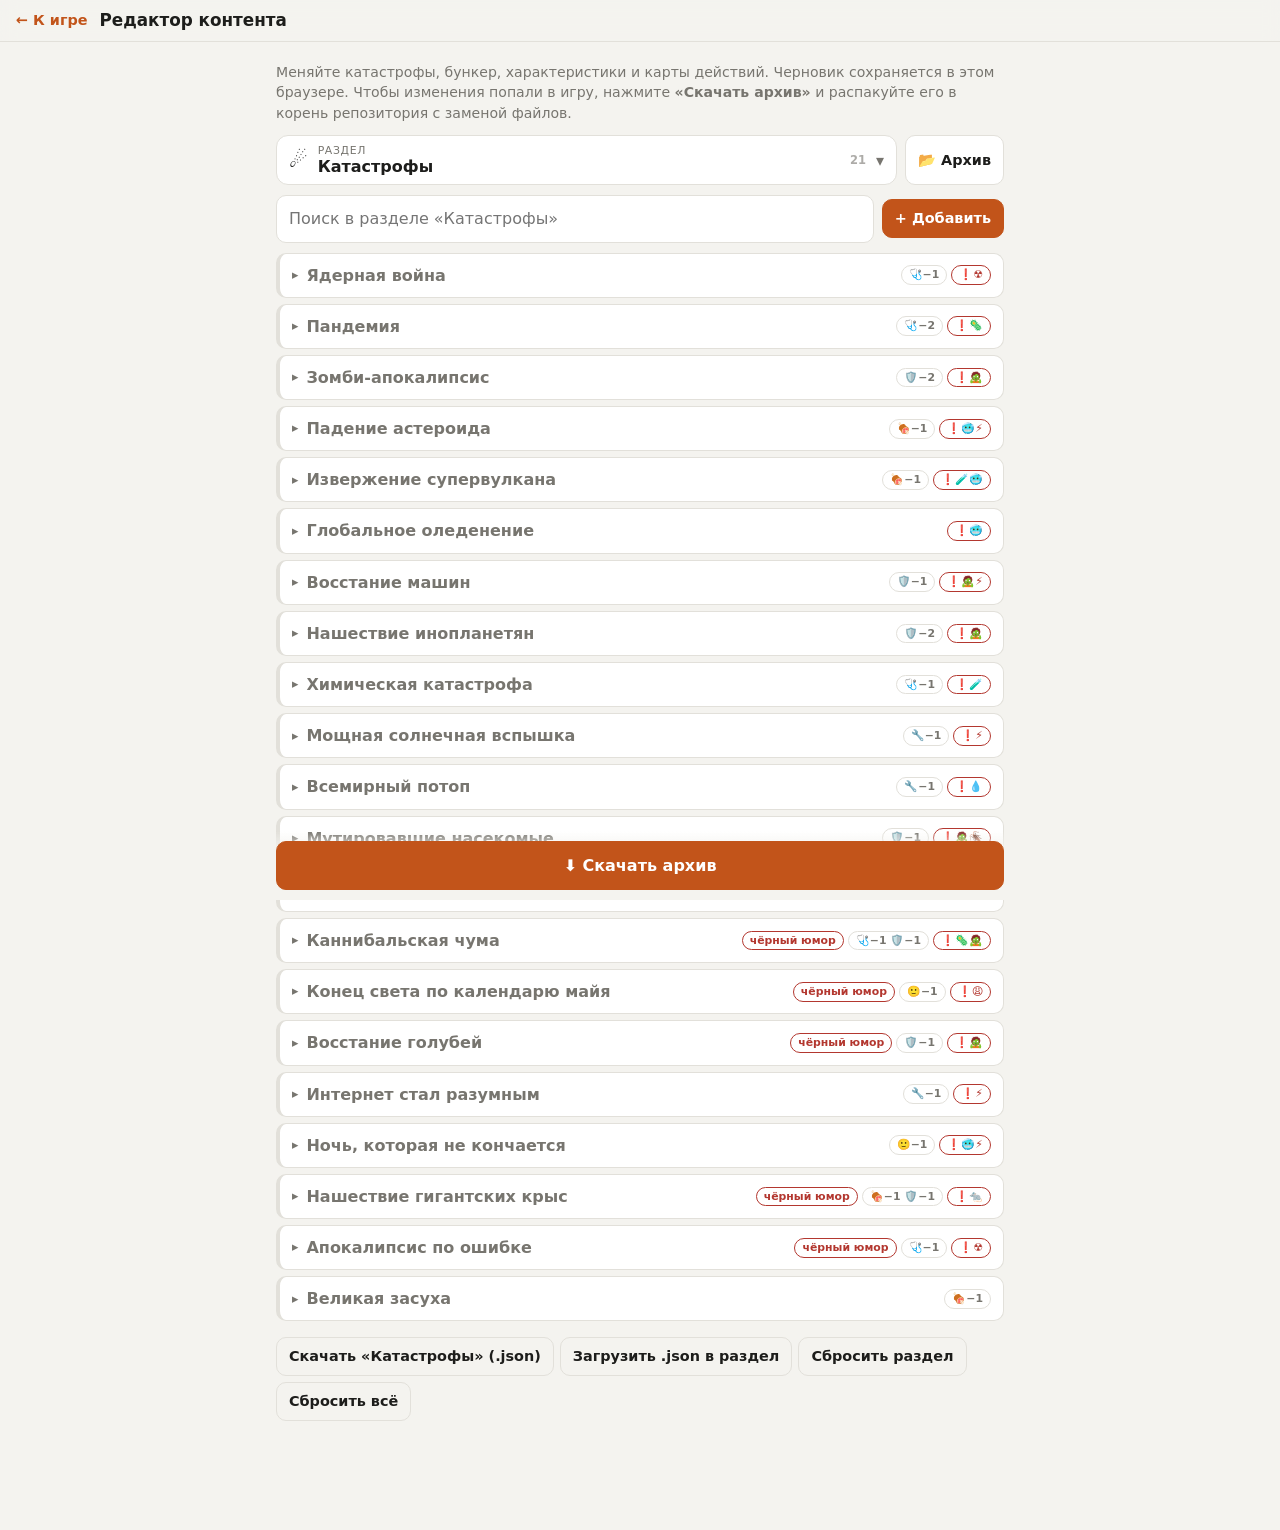
==== commit f4ee38b1: "3.8" ====
--- a/editor.html
+++ b/editor.html
@@ -9,13 +9,13 @@
   <link rel="preconnect" href="https://fonts.googleapis.com">
   <link rel="preconnect" href="https://fonts.gstatic.com" crossorigin>
   <link rel="stylesheet" href="https://fonts.googleapis.com/css2?family=Noto+Color+Emoji&display=swap">
-  <link rel="stylesheet" href="css/style.css?v=3.6">
-  <link rel="stylesheet" href="css/themes.css?v=3.6">
+  <link rel="stylesheet" href="css/style.css?v=3.8">
+  <link rel="stylesheet" href="css/themes.css?v=3.8">
   <script>try{var p=JSON.parse(localStorage.getItem('bunker.prefs')||'{}'),d=document.documentElement;if(p.theme&&p.theme!=='auto')d.dataset.theme=p.theme;if(p.motion&&p.motion!=='full')d.dataset.motion=p.motion}catch(e){}</script>
-  <link rel="stylesheet" href="css/editor.css?v=3.6">
+  <link rel="stylesheet" href="css/editor.css?v=3.8">
 </head>
 <body>
   <main id="ed"><div class="wrap center"><p class="muted">Загрузка…</p></div></main>
-  <script type="module" src="js/editor.js?v=3.6"></script>
+  <script type="module" src="js/editor.js?v=3.8"></script>
 </body>
 </html>
--- a/css/style.css
+++ b/css/style.css
@@ -574,3 +574,29 @@
 html.board-mode .popup { max-width: 420px; }
 html.board-mode .dlg { max-height: 88vh; }
 html.board-mode .wrap.end { max-width: 1100px; }
+
+/* ---------- Пресеты правил ---------- */
+.presets { display: grid; grid-template-columns: repeat(3, 1fr); gap: 8px; margin: 4px 0 6px; }
+.preset { font: inherit; color: var(--text); background: var(--surface); border: 2px solid var(--line); border-radius: 12px; padding: 10px 6px; cursor: pointer; display: flex; flex-direction: column; align-items: center; gap: 2px; }
+.preset:disabled { cursor: default; opacity: .8; }
+.preset.on { border-color: var(--accent); background: color-mix(in srgb, var(--accent) 10%, var(--surface)); }
+.preset-ico { font-size: 1.4rem; line-height: 1; }
+.preset-note { margin: 0 0 10px; }
+
+/* ---------- Секретная цель, связи, события ---------- */
+.goal-card { display: flex; gap: 12px; align-items: flex-start; padding: 12px 14px; margin: 8px 0 12px; border-radius: var(--radius); border: 1px dashed color-mix(in srgb, var(--act) 60%, var(--line)); background: repeating-linear-gradient(45deg, color-mix(in srgb, var(--act) 7%, var(--surface)) 0 10px, var(--surface) 10px 20px); }
+.goal-ico { font-size: 1.8rem; line-height: 1; flex: none; }
+.goal-kind { font-size: .66rem; font-weight: 700; text-transform: uppercase; letter-spacing: .06em; color: var(--act); }
+.goal-text { font-size: .9rem; margin-top: 2px; }
+.rels { background: var(--surface); border: 1px solid var(--line); border-radius: var(--radius); padding: 10px 12px; margin: 0 0 12px; display: flex; flex-direction: column; gap: 6px; }
+.rel { display: flex; gap: 10px; align-items: flex-start; }
+.rel-ico { font-size: 1.3rem; line-height: 1.2; flex: none; }
+.evlist { list-style: none; padding: 0; margin: 6px 0 0; display: flex; flex-direction: column; gap: 8px; }
+.evlist li { display: flex; gap: 10px; align-items: flex-start; }
+.ev-ico { font-size: 1.3rem; line-height: 1.2; flex: none; }
+.popup-bg.fx-event { --pc: var(--warn); }
+.popup.pop-event { border-color: var(--warn); }
+.secret-val { font-size: 1.15rem; font-weight: 700; padding: 10px 12px; border-radius: 10px; background: color-mix(in srgb, var(--act) 10%, var(--bg)); border: 1px dashed var(--act); margin-bottom: 8px; }
+.goals li.g-ok { border-color: color-mix(in srgb, var(--ok) 50%, var(--line)); }
+.goals li.g-fail { opacity: .85; }
+.mk.dice { border-color: color-mix(in srgb, var(--act) 50%, var(--line)); }
--- a/css/editor.css
+++ b/css/editor.css
@@ -109,3 +109,10 @@
 .ed-prob { display: inline-flex; align-items: center; gap: 4px; padding: 5px 10px; border: 1px solid var(--line); border-radius: 999px; background: var(--bg); font-size: .82rem; color: var(--text); cursor: pointer; user-select: none; }
 .ed-prob input { display: none; }
 .ed-prob.on { border-color: var(--accent); background: color-mix(in srgb, var(--accent) 14%, var(--bg)); font-weight: 600; }
+/* случайные исходы карточки */
+.ed-variants > span:first-child { font-weight: 600; }
+.ed-variant { border: 1px dashed var(--line); border-radius: 10px; padding: 8px 10px; margin: 6px 0; display: flex; flex-direction: column; gap: 8px; background: color-mix(in srgb, var(--act) 4%, var(--surface)); }
+.ed-variant-head { display: flex; align-items: center; gap: 10px; flex-wrap: wrap; }
+.ed-variant-head b { flex: 1 1 auto; }
+.ed-variant-w { display: flex; align-items: center; gap: 6px; font-size: .85rem; color: var(--muted); }
+.ed-variant-w select { width: auto; padding: 6px 8px; }
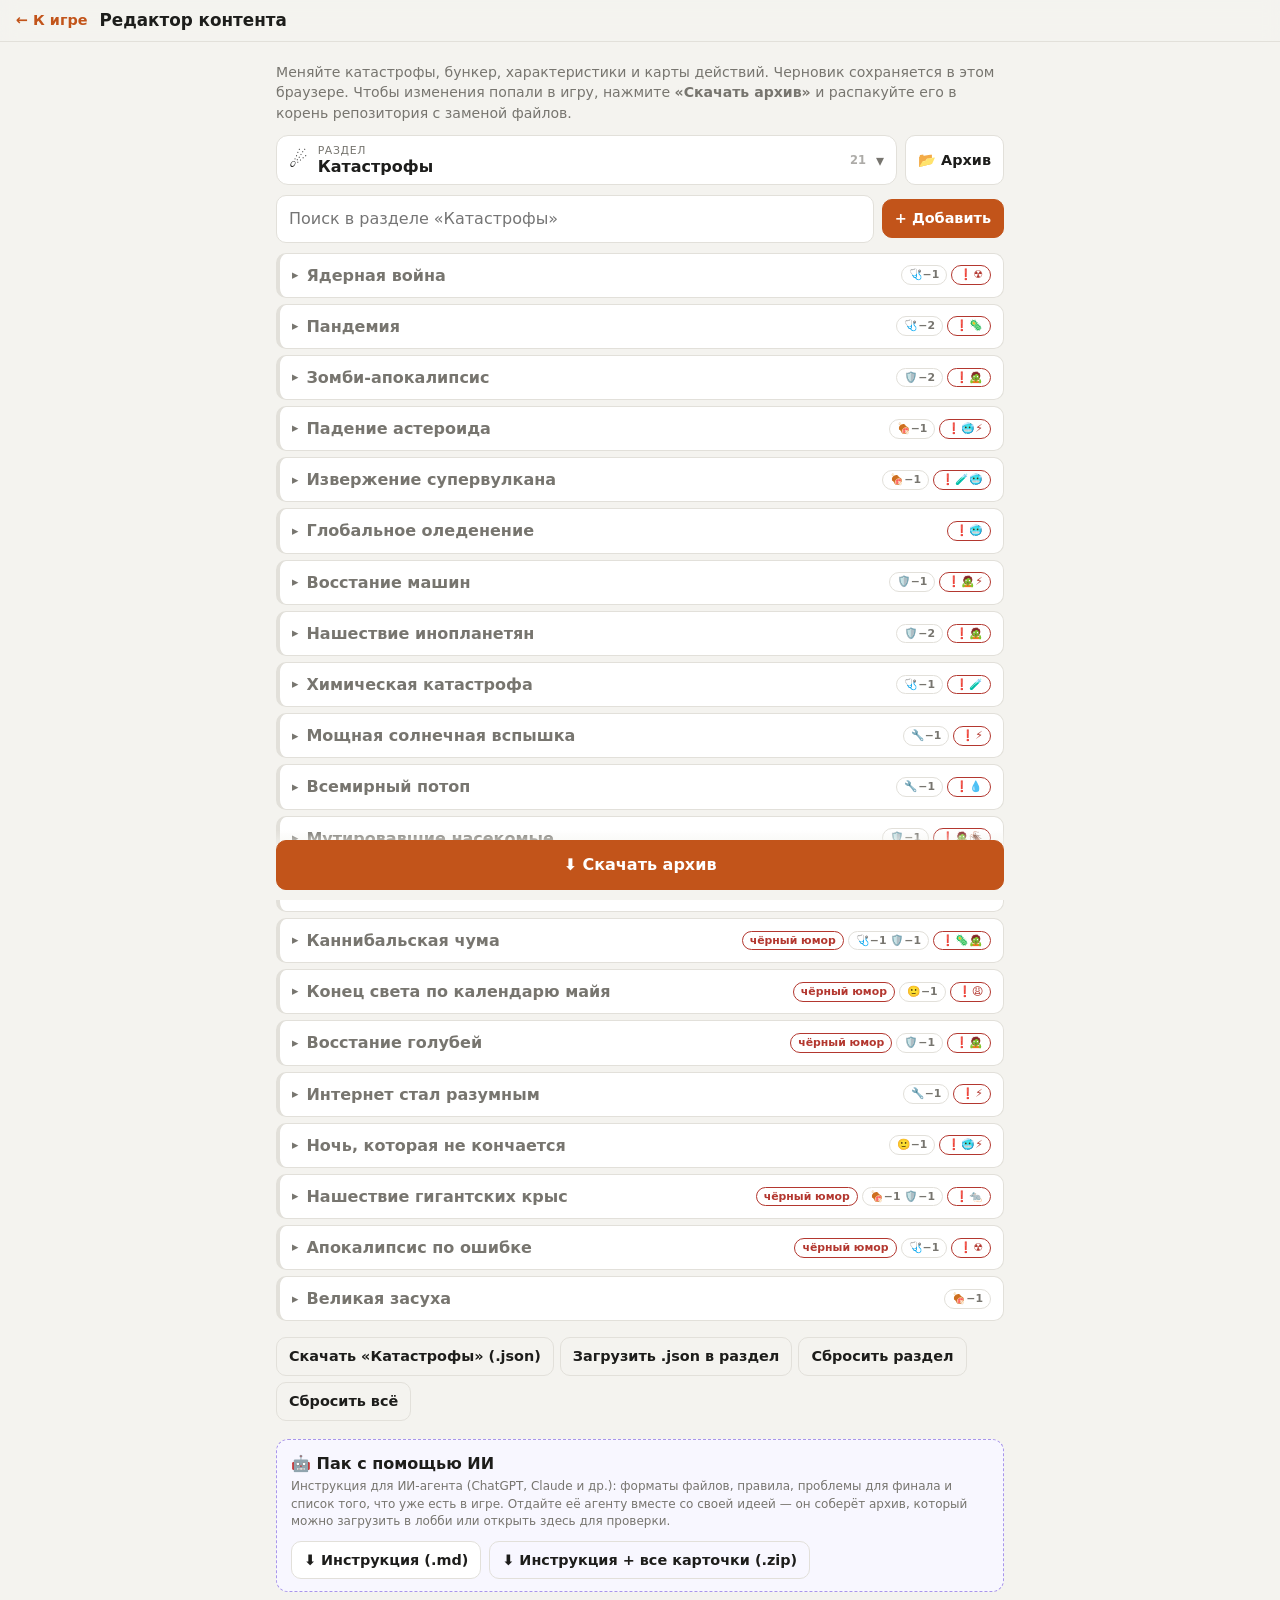
==== commit 2554bf53: "Инструкция для ИИ-агента по созданию паков: скачивание из редактора (.md и .zip с примерами), docs/A" ====
--- a/editor.html
+++ b/editor.html
@@ -9,13 +9,13 @@
   <link rel="preconnect" href="https://fonts.googleapis.com">
   <link rel="preconnect" href="https://fonts.gstatic.com" crossorigin>
   <link rel="stylesheet" href="https://fonts.googleapis.com/css2?family=Noto+Color+Emoji&display=swap">
-  <link rel="stylesheet" href="css/style.css?v=3.8">
-  <link rel="stylesheet" href="css/themes.css?v=3.8">
+  <link rel="stylesheet" href="css/style.css?v=3.9">
+  <link rel="stylesheet" href="css/themes.css?v=3.9">
   <script>try{var p=JSON.parse(localStorage.getItem('bunker.prefs')||'{}'),d=document.documentElement;if(p.theme&&p.theme!=='auto')d.dataset.theme=p.theme;if(p.motion&&p.motion!=='full')d.dataset.motion=p.motion}catch(e){}</script>
-  <link rel="stylesheet" href="css/editor.css?v=3.8">
+  <link rel="stylesheet" href="css/editor.css?v=3.9">
 </head>
 <body>
   <main id="ed"><div class="wrap center"><p class="muted">Загрузка…</p></div></main>
-  <script type="module" src="js/editor.js?v=3.8"></script>
+  <script type="module" src="js/editor.js?v=3.9"></script>
 </body>
 </html>
--- a/css/editor.css
+++ b/css/editor.css
@@ -116,3 +116,5 @@
 .ed-variant-head b { flex: 1 1 auto; }
 .ed-variant-w { display: flex; align-items: center; gap: 6px; font-size: .85rem; color: var(--muted); }
 .ed-variant-w select { width: auto; padding: 6px 8px; }
+.ed-ai { margin: 18px 0 8px; padding: 12px 14px; border: 1px dashed color-mix(in srgb, var(--act) 55%, var(--line)); border-radius: 12px; background: color-mix(in srgb, var(--act) 5%, var(--surface)); display: flex; flex-direction: column; gap: 10px; }
+.ed-ai .ed-row { display: flex; flex-wrap: wrap; gap: 8px; }
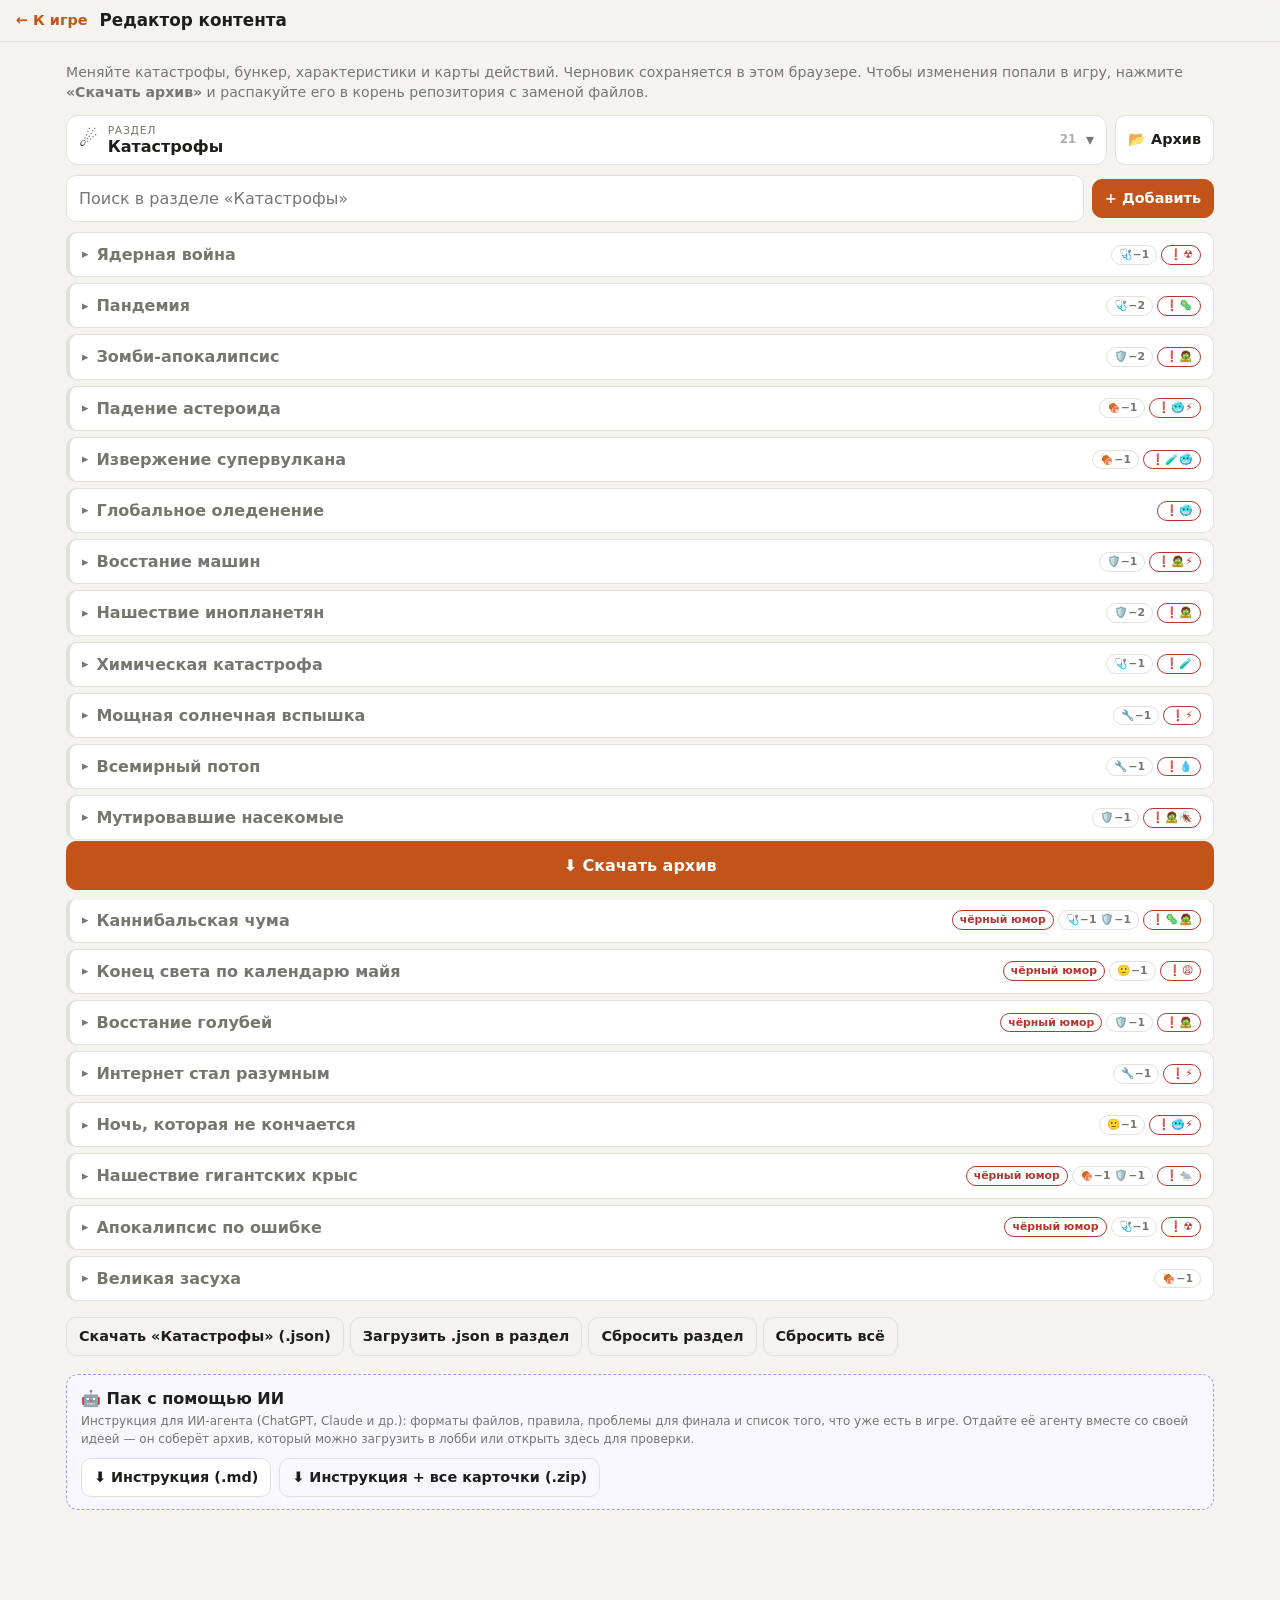
==== commit e07e3178: "ПК: раскладка на всю ширину — лобби в 2 колонки, игра в 3 колонки (карта, игроки, бункер/журнал/хост" ====
--- a/editor.html
+++ b/editor.html
@@ -9,13 +9,13 @@
   <link rel="preconnect" href="https://fonts.googleapis.com">
   <link rel="preconnect" href="https://fonts.gstatic.com" crossorigin>
   <link rel="stylesheet" href="https://fonts.googleapis.com/css2?family=Noto+Color+Emoji&display=swap">
-  <link rel="stylesheet" href="css/style.css?v=3.9">
-  <link rel="stylesheet" href="css/themes.css?v=3.9">
+  <link rel="stylesheet" href="css/style.css?v=4.1">
+  <link rel="stylesheet" href="css/themes.css?v=4.1">
   <script>try{var p=JSON.parse(localStorage.getItem('bunker.prefs')||'{}'),d=document.documentElement;if(p.theme&&p.theme!=='auto')d.dataset.theme=p.theme;if(p.motion&&p.motion!=='full')d.dataset.motion=p.motion}catch(e){}</script>
-  <link rel="stylesheet" href="css/editor.css?v=3.9">
+  <link rel="stylesheet" href="css/editor.css?v=4.1">
 </head>
 <body>
   <main id="ed"><div class="wrap center"><p class="muted">Загрузка…</p></div></main>
-  <script type="module" src="js/editor.js?v=3.9"></script>
+  <script type="module" src="js/editor.js?v=4.1"></script>
 </body>
 </html>
--- a/css/style.css
+++ b/css/style.css
@@ -600,3 +600,21 @@
 .goals li.g-ok { border-color: color-mix(in srgb, var(--ok) 50%, var(--line)); }
 .goals li.g-fail { opacity: .85; }
 .mk.dice { border-color: color-mix(in srgb, var(--act) 50%, var(--line)); }
+
+/* ---------- Широкий экран (ПК) ---------- */
+@media (min-width: 1100px) {
+  .wrap.lobby, .wrap.game, .wrap.end { max-width: 1600px; padding-left: 24px; padding-right: 24px; }
+  .wrap.lobby { display: grid; grid-template-columns: minmax(360px, 1fr) minmax(420px, 1.2fr); gap: 0 32px; align-items: start; }
+  .lobby-side h2:first-child, .lobby-main > :first-child { margin-top: 0; }
+  .lobby-side { position: sticky; top: 12px; }
+  .topbar { padding-left: 24px; padding-right: 24px; }
+  .desk-grid { display: grid; grid-template-columns: minmax(320px, 1fr) minmax(380px, 1.25fr) minmax(320px, 1fr); gap: 20px; align-items: start; margin-top: 14px; }
+  .desk-col { min-width: 0; }
+  .desk-h { margin: 0 0 10px; font-size: .8rem; text-transform: uppercase; letter-spacing: .08em; color: var(--muted); font-weight: 700; }
+  .desk-col .tabs { margin: 0 0 12px; padding: 0; }
+  .desk-col .players { grid-template-columns: repeat(auto-fill, minmax(260px, 1fr)); }
+  .wrap.game.desk .banner { font-size: 1.05rem; }
+  .wrap.end .players { grid-template-columns: repeat(auto-fill, minmax(280px, 1fr)); }
+  .wrap.end .fates { display: grid; grid-template-columns: repeat(auto-fill, minmax(420px, 1fr)); gap: 8px; }
+  .wrap.end .probs { display: grid; grid-template-columns: repeat(auto-fill, minmax(360px, 1fr)); gap: 8px; }
+}
--- a/css/editor.css
+++ b/css/editor.css
@@ -118,3 +118,9 @@
 .ed-variant-w select { width: auto; padding: 6px 8px; }
 .ed-ai { margin: 18px 0 8px; padding: 12px 14px; border: 1px dashed color-mix(in srgb, var(--act) 55%, var(--line)); border-radius: 12px; background: color-mix(in srgb, var(--act) 5%, var(--surface)); display: flex; flex-direction: column; gap: 10px; }
 .ed-ai .ed-row { display: flex; flex-wrap: wrap; gap: 8px; }
+/* широкий экран */
+@media (min-width: 1100px) {
+  .ed-wrap { max-width: 1180px; }
+  .ed-needs { grid-template-columns: repeat(6, 1fr); }
+  .ed-pick .pick-list, .pick-list { columns: 2; }
+}
